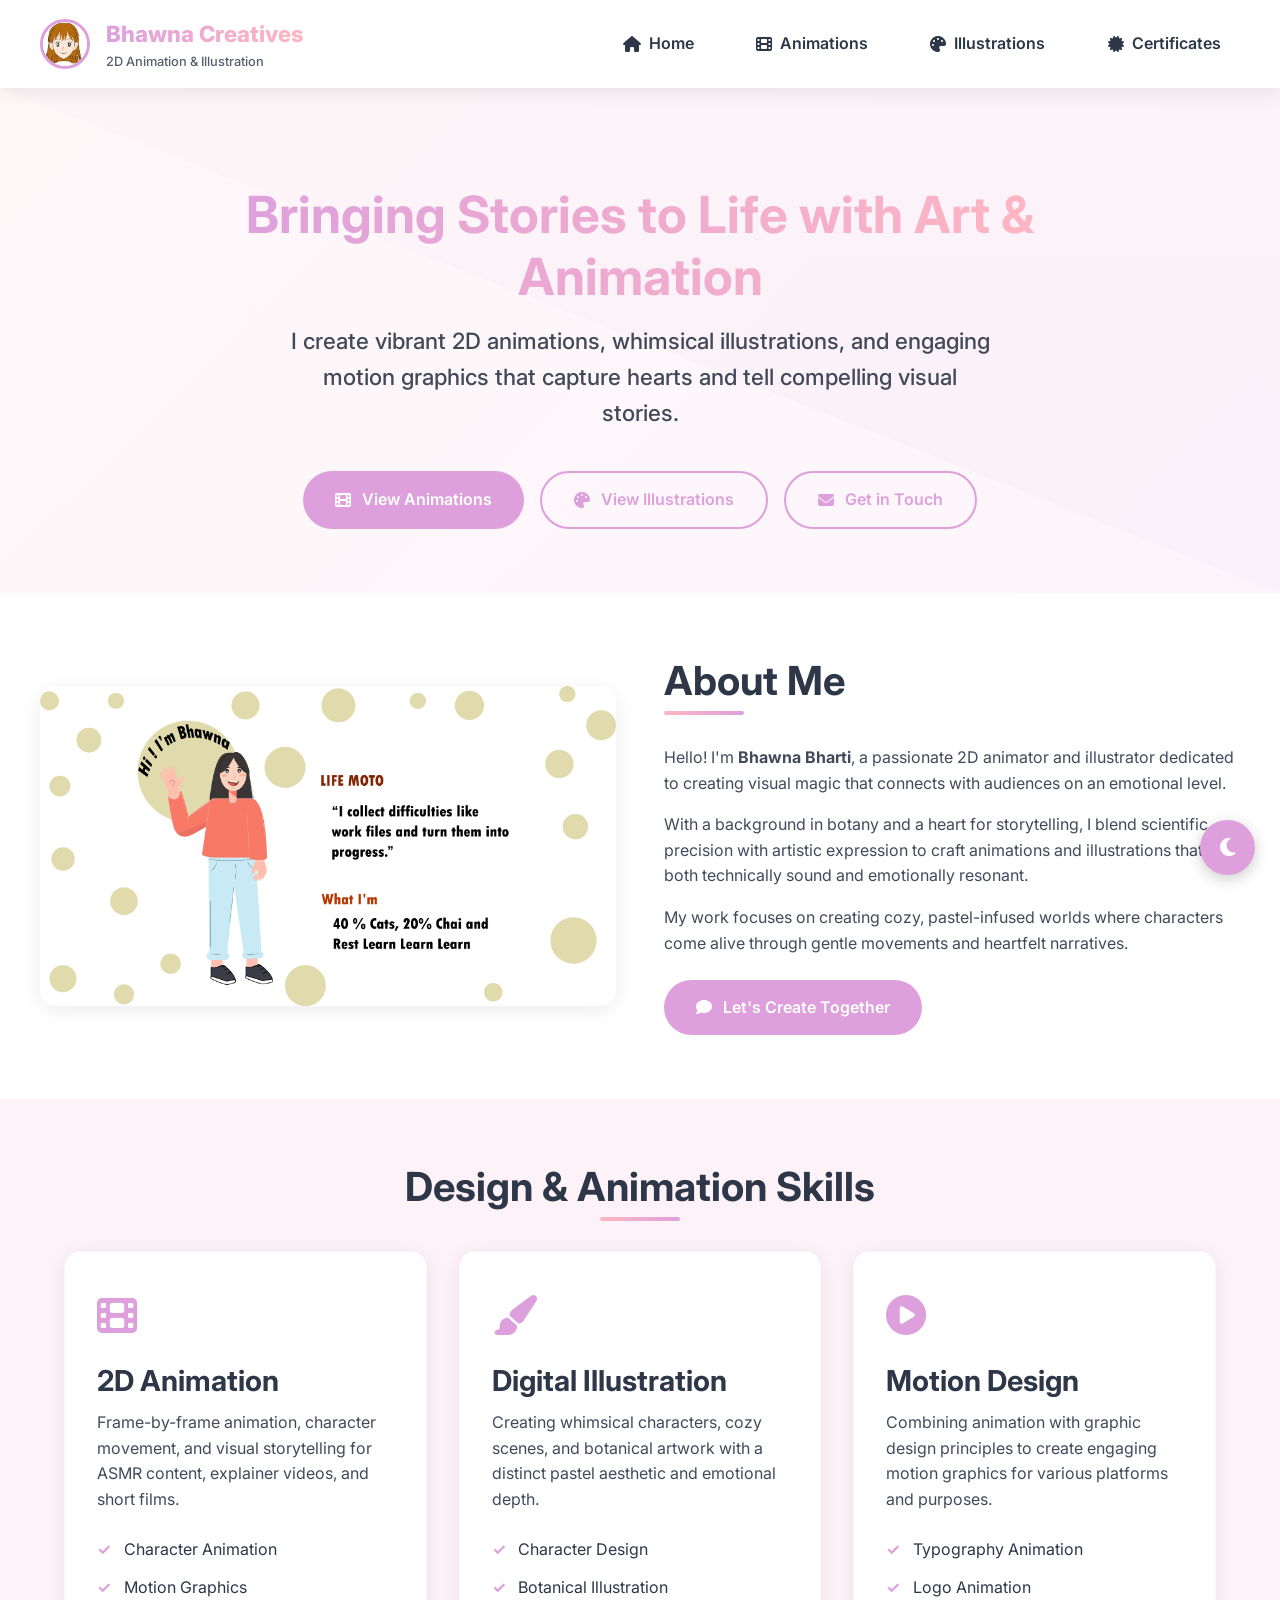
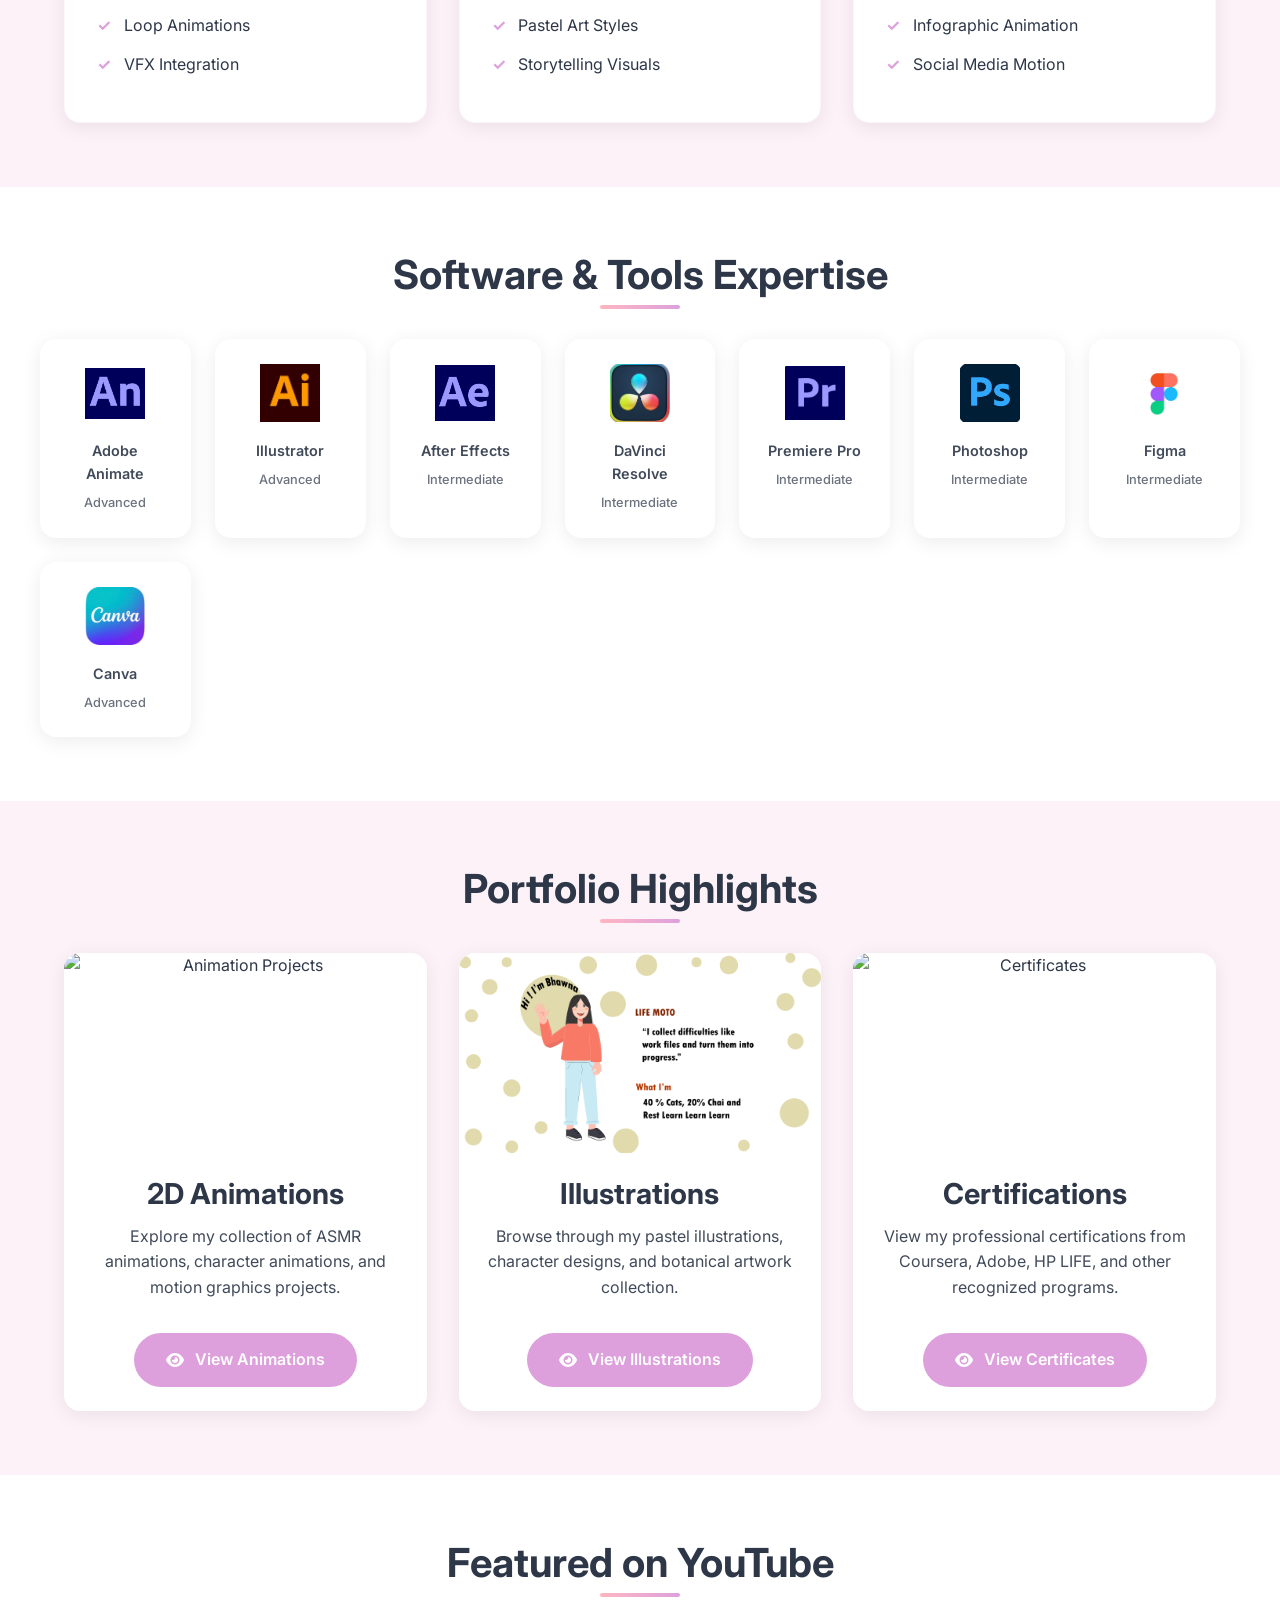
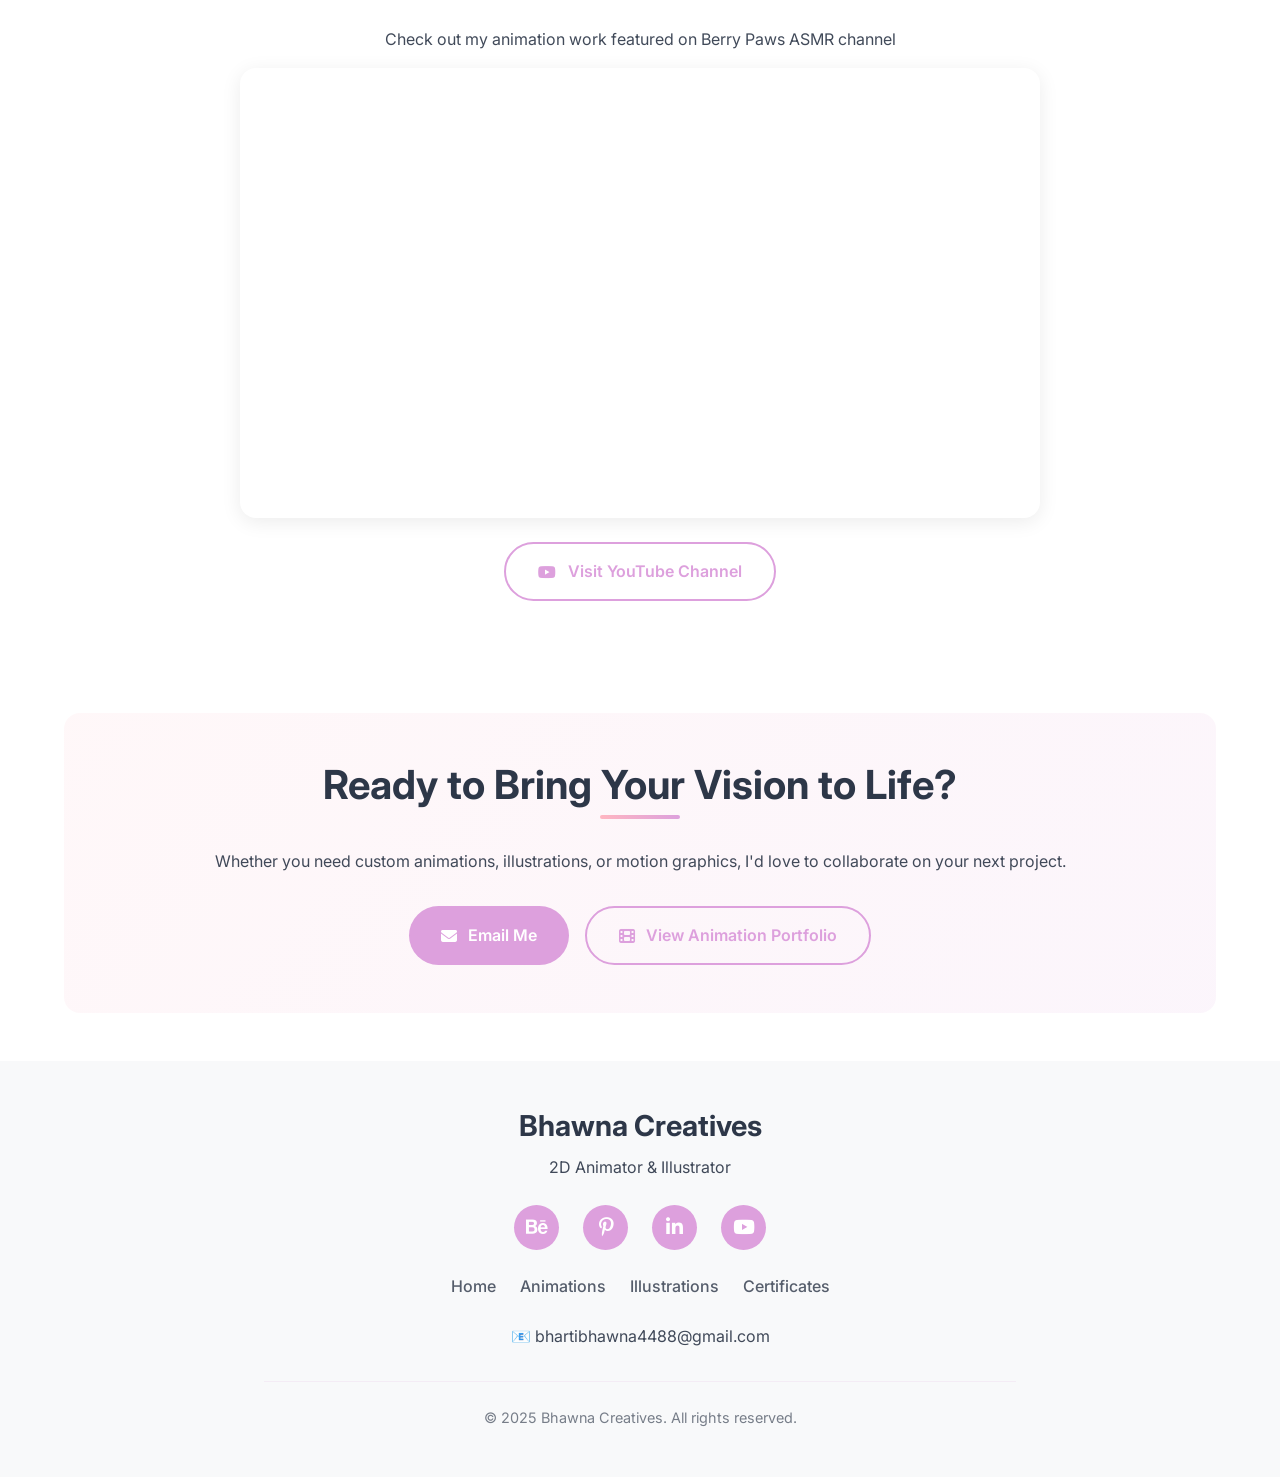
==== index.html @ d21d6e7e "Update index.html" ====
<!DOCTYPE html>
<html lang="en">
<head>
  <meta charset="UTF-8" />
  <meta name="viewport" content="width=device-width, initial-scale=1.0"/>
  <meta name="description" content="Bhawna Creatives - Professional 2D Animation, Illustration & Motion Design Portfolio">
  <title>Bhawna Creatives | 2D Animation & Illustration Portfolio</title>
  <link href="https://fonts.googleapis.com/css2?family=Inter:wght@300;400;500;600;700;800&display=swap" rel="stylesheet">
  <link rel="stylesheet" href="https://cdnjs.cloudflare.com/ajax/libs/font-awesome/6.4.0/css/all.min.css">
  <style>
    /* ===== CSS VARIABLES ===== */
    :root {
      --primary: #dda0dd;
      --primary-dark: #c97bc9;
      --secondary: #ffb6c1;
      --accent: #a0d2ff;
      --text-dark: #2d3748;
      --text-light: #f8f9fa;
      --bg-light: #ffffff;
      --bg-card: #ffffff;
      --bg-section: #fdf2f8;
      --bg-footer: #f8f9fa;
      --shadow: 0 4px 20px rgba(0, 0, 0, 0.08);
      --shadow-hover: 0 8px 30px rgba(0, 0, 0, 0.12);
      --transition: all 0.3s cubic-bezier(0.4, 0, 0.2, 1);
      --border-radius: 16px;
      --container-max: 1200px;
    }

    .dark-theme {
      --primary: #c97bc9;
      --primary-dark: #b366b3;
      --secondary: #e8a0a8;
      --accent: #6fb5ff;
      --text-dark: #f0f0f0;
      --text-light: #f0f0f0;
      --bg-light: #121212;
      --bg-card: #1e1e1e;
      --bg-section: #1a1a1a;
      --bg-footer: #1a1a1a;
      --shadow: 0 4px 20px rgba(0, 0, 0, 0.3);
      --shadow-hover: 0 8px 30px rgba(0, 0, 0, 0.4);
    }

    /* ===== RESET & BASE STYLES ===== */
    * {
      margin: 0;
      padding: 0;
      box-sizing: border-box;
    }

    html {
      scroll-behavior: smooth;
    }

    body {
      font-family: 'Inter', sans-serif;
      background-color: var(--bg-light);
      color: var(--text-dark);
      line-height: 1.6;
      transition: var(--transition);
      overflow-x: hidden;
    }

    img {
      max-width: 100%;
      height: auto;
      display: block;
    }

    h1, h2, h3, h4 {
      line-height: 1.2;
      margin-bottom: 1rem;
      font-weight: 700;
    }

    h1 {
      font-size: clamp(2.2rem, 5vw, 3.2rem);
    }

    h2 {
      font-size: clamp(1.8rem, 4vw, 2.5rem);
      text-align: center;
      margin-bottom: 2.5rem;
      position: relative;
    }

    h2:after {
      content: '';
      position: absolute;
      bottom: -10px;
      left: 50%;
      transform: translateX(-50%);
      width: 80px;
      height: 4px;
      background: linear-gradient(to right, var(--secondary), var(--primary));
      border-radius: 2px;
    }

    h3 {
      font-size: clamp(1.3rem, 3vw, 1.8rem);
      margin-bottom: 0.75rem;
    }

    p {
      margin-bottom: 1rem;
      color: var(--text-dark);
      opacity: 0.9;
    }

    a {
      text-decoration: none;
      color: inherit;
      transition: var(--transition);
    }

    .container {
      width: 100%;
      max-width: var(--container-max);
      margin: 0 auto;
      padding: 0 1.5rem;
    }

    .section {
      padding: 4rem 0;
    }

    .section-alt {
      background-color: var(--bg-section);
      padding: 4rem 0;
      border-radius: 0;
    }

    /* ===== HEADER & NAVIGATION ===== */
    .header {
      position: sticky;
      top: 0;
      z-index: 100;
      background-color: var(--bg-card);
      box-shadow: 0 4px 20px rgba(0, 0, 0, 0.08);
      transition: var(--transition);
    }

    .header-inner {
      display: flex;
      align-items: center;
      justify-content: space-between;
      padding: 1rem 0;
    }

    .logo-container {
      display: flex;
      align-items: center;
      gap: 1rem;
    }

    .logo-img {
      width: 50px;
      height: 50px;
      border-radius: 50%;
      object-fit: cover;
      border: 3px solid var(--primary);
    }

    .brand-text {
      display: flex;
      flex-direction: column;
    }

    .brand-name {
      font-weight: 800;
      font-size: 1.4rem;
      background: linear-gradient(to right, var(--primary), var(--secondary));
      -webkit-background-clip: text;
      -webkit-text-fill-color: transparent;
    }

    .brand-tagline {
      font-size: 0.8rem;
      opacity: 0.8;
      font-weight: 500;
    }

    /* Navigation */
    .nav-menu {
      display: flex;
      gap: 1.5rem;
      align-items: center;
    }

    .nav-link {
      padding: 0.6rem 1.2rem;
      border-radius: 50px;
      font-weight: 600;
      display: flex;
      align-items: center;
      gap: 0.5rem;
      transition: var(--transition);
      position: relative;
    }

    .nav-link:hover {
      background-color: var(--primary);
      color: white;
      transform: translateY(-2px);
    }

    .nav-link.active {
      background-color: var(--primary);
      color: white;
    }

    /* ===== HERO SECTION ===== */
    .hero {
      padding: 6rem 0 4rem;
      text-align: center;
      background: linear-gradient(135deg, rgba(255, 182, 193, 0.1) 0%, rgba(221, 160, 221, 0.1) 100%);
      position: relative;
      overflow: hidden;
    }

    .hero:before {
      content: '';
      position: absolute;
      top: 0;
      left: 0;
      width: 100%;
      height: 100%;
      background: url('data:image/svg+xml,<svg xmlns="http://www.w3.org/2000/svg" viewBox="0 0 100 100" preserveAspectRatio="none" opacity="0.03"><path d="M0,0 L100,0 L100,100 Z" fill="%23dda0dd"/></svg>');
      background-size: cover;
    }

    .hero-content {
      position: relative;
      z-index: 1;
      max-width: 900px;
      margin: 0 auto;
    }

    .hero h1 {
      margin-bottom: 1rem;
      background: linear-gradient(to right, var(--primary), var(--secondary));
      -webkit-background-clip: text;
      -webkit-text-fill-color: transparent;
    }

    .hero-subtitle {
      font-size: clamp(1.1rem, 3vw, 1.4rem);
      font-weight: 500;
      margin-bottom: 2rem;
      opacity: 0.9;
      max-width: 700px;
      margin-left: auto;
      margin-right: auto;
    }

    .hero-cta {
      display: flex;
      justify-content: center;
      flex-wrap: wrap;
      gap: 1rem;
      margin-top: 2.5rem;
    }

    /* ===== ABOUT SECTION ===== */
    .about-grid {
      display: grid;
      grid-template-columns: 1fr 1fr;
      gap: 3rem;
      align-items: center;
    }

    .about-image {
      border-radius: var(--border-radius);
      overflow: hidden;
      box-shadow: var(--shadow);
    }

    .about-image img {
      width: 100%;
      height: auto;
      transition: transform 0.5s ease;
    }

    .about-image:hover img {
      transform: scale(1.05);
    }

    .about-text h2 {
      text-align: left;
    }

    .about-text h2:after {
      left: 0;
      transform: none;
    }

    /* ===== SKILLS SECTION ===== */
    .skills-grid {
      display: grid;
      grid-template-columns: repeat(auto-fill, minmax(350px, 1fr));
      gap: 2rem;
      margin-top: 2rem;
    }

    .skill-card {
      background-color: var(--bg-card);
      border-radius: var(--border-radius);
      padding: 2rem;
      box-shadow: var(--shadow);
      transition: var(--transition);
      border: 1px solid rgba(221, 160, 221, 0.1);
    }

    .skill-card:hover {
      transform: translateY(-8px);
      box-shadow: var(--shadow-hover);
      border-color: var(--primary);
    }

    .skill-icon {
      font-size: 2.5rem;
      margin-bottom: 1rem;
      color: var(--primary);
    }

    .skill-list {
      list-style: none;
      margin-top: 1.5rem;
    }

    .skill-list li {
      margin-bottom: 0.8rem;
      display: flex;
      align-items: center;
      gap: 0.8rem;
    }

    .skill-list li:before {
      content: '✓';
      color: var(--primary);
      font-weight: bold;
    }

    /* ===== SOFTWARE TOOLS SECTION ===== */
    .software-grid {
      display: grid;
      grid-template-columns: repeat(auto-fill, minmax(150px, 1fr));
      gap: 1.5rem;
      margin-top: 2rem;
    }

    .software-card {
      background-color: var(--bg-card);
      border-radius: var(--border-radius);
      padding: 1.5rem;
      display: flex;
      flex-direction: column;
      align-items: center;
      text-align: center;
      box-shadow: var(--shadow);
      transition: var(--transition);
    }

    .software-card:hover {
      transform: translateY(-5px);
      box-shadow: var(--shadow-hover);
    }

    .software-card img {
      width: 60px;
      height: 60px;
      object-fit: contain;
      margin-bottom: 1rem;
    }

    .software-card p {
      font-weight: 600;
      font-size: 0.9rem;
      margin-bottom: 0.5rem;
    }

    .skill-level {
      font-size: 0.8rem;
      opacity: 0.7;
      font-weight: 500;
    }

    /* ===== PORTFOLIO PREVIEW ===== */
    .portfolio-preview {
      display: grid;
      grid-template-columns: repeat(auto-fill, minmax(300px, 1fr));
      gap: 2rem;
      margin-top: 2rem;
    }

    .portfolio-card {
      background-color: var(--bg-card);
      border-radius: var(--border-radius);
      overflow: hidden;
      box-shadow: var(--shadow);
      transition: var(--transition);
      text-align: center;
    }

    .portfolio-card:hover {
      transform: translateY(-8px);
      box-shadow: var(--shadow-hover);
    }

    .portfolio-image {
      height: 200px;
      overflow: hidden;
    }

    .portfolio-image img {
      width: 100%;
      height: 100%;
      object-fit: cover;
      transition: transform 0.5s ease;
    }

    .portfolio-card:hover .portfolio-image img {
      transform: scale(1.05);
    }

    .portfolio-content {
      padding: 1.5rem;
    }

    /* ===== YOUTUBE SECTION ===== */
    .youtube-container {
      max-width: 800px;
      margin: 0 auto;
      text-align: center;
    }

    .youtube-embed {
      position: relative;
      width: 100%;
      padding-bottom: 56.25%; /* 16:9 Aspect Ratio */
      height: 0;
      overflow: hidden;
      border-radius: var(--border-radius);
      box-shadow: var(--shadow);
      margin-bottom: 1.5rem;
    }

    .youtube-embed iframe {
      position: absolute;
      top: 0;
      left: 0;
      width: 100%;
      height: 100%;
      border: none;
    }

    /* ===== CONTACT SECTION ===== */
    .contact-section {
      text-align: center;
      background: linear-gradient(135deg, rgba(255, 182, 193, 0.1) 0%, rgba(221, 160, 221, 0.1) 100%);
      border-radius: var(--border-radius);
      padding: 3rem;
      margin: 3rem 0;
    }

    .contact-buttons {
      display: flex;
      justify-content: center;
      flex-wrap: wrap;
      gap: 1rem;
      margin-top: 2rem;
    }

    /* ===== BUTTONS ===== */
    .btn {
      padding: 0.9rem 2rem;
      border-radius: 50px;
      font-weight: 600;
      display: inline-flex;
      align-items: center;
      gap: 0.7rem;
      transition: var(--transition);
      border: none;
      cursor: pointer;
      font-size: 1rem;
    }

    .btn-primary {
      background-color: var(--primary);
      color: white;
    }

    .btn-primary:hover {
      background-color: var(--primary-dark);
      transform: translateY(-3px);
      box-shadow: 0 8px 20px rgba(221, 160, 221, 0.3);
    }

    .btn-secondary {
      background-color: transparent;
      border: 2px solid var(--primary);
      color: var(--primary);
    }

    .btn-secondary:hover {
      background-color: var(--primary);
      color: white;
      transform: translateY(-3px);
    }

    /* ===== FOOTER ===== */
    .footer {
      background-color: var(--bg-footer);
      padding: 3rem 0 2rem;
      text-align: center;
    }

    .footer-content {
      max-width: 800px;
      margin: 0 auto;
    }

    .social-links {
      display: flex;
      justify-content: center;
      gap: 1.5rem;
      margin: 1.5rem 0;
    }

    .social-link {
      width: 45px;
      height: 45px;
      background-color: var(--primary);
      color: white;
      border-radius: 50%;
      display: flex;
      align-items: center;
      justify-content: center;
      font-size: 1.2rem;
      transition: var(--transition);
    }

    .social-link:hover {
      background-color: var(--primary-dark);
      transform: translateY(-3px);
    }

    .footer-links {
      display: flex;
      justify-content: center;
      flex-wrap: wrap;
      gap: 1.5rem;
      margin: 1.5rem 0;
    }

    .footer-link {
      color: var(--text-dark);
      font-weight: 500;
      opacity: 0.8;
    }

    .footer-link:hover {
      color: var(--primary);
      opacity: 1;
    }

    .copyright {
      margin-top: 2rem;
      padding-top: 1.5rem;
      border-top: 1px solid rgba(221, 160, 221, 0.2);
      font-size: 0.9rem;
      opacity: 0.7;
    }

    /* ===== DARK MODE TOGGLE ===== */
    .theme-toggle {
      position: fixed;
      bottom: 25px;
      right: 25px;
      width: 55px;
      height: 55px;
      border-radius: 50%;
      background-color: var(--primary);
      color: white;
      border: none;
      cursor: pointer;
      display: flex;
      align-items: center;
      justify-content: center;
      font-size: 1.3rem;
      box-shadow: 0 4px 15px rgba(0, 0, 0, 0.2);
      z-index: 99;
      transition: var(--transition);
    }

    .theme-toggle:hover {
      transform: scale(1.1);
    }

    /* ===== RESPONSIVE DESIGN ===== */
    @media (max-width: 992px) {
      .nav-menu {
        gap: 1rem;
      }
      
      .about-grid {
        grid-template-columns: 1fr;
        gap: 2rem;
      }
      
      .about-text h2 {
        text-align: center;
      }
      
      .about-text h2:after {
        left: 50%;
        transform: translateX(-50%);
      }
      
      .skills-grid, .portfolio-preview {
        grid-template-columns: repeat(auto-fill, minmax(300px, 1fr));
      }
    }

    @media (max-width: 768px) {
      .header-inner {
        flex-direction: column;
        gap: 1rem;
      }
      
      .nav-menu {
        width: 100%;
        justify-content: center;
        flex-wrap: wrap;
      }
      
      .section {
        padding: 3rem 0;
      }
      
      .section-alt {
        padding: 3rem 0;
      }
      
      .contact-section {
        padding: 2rem;
      }
      
      .software-grid {
        grid-template-columns: repeat(auto-fill, minmax(120px, 1fr));
      }
      
      .theme-toggle {
        bottom: 20px;
        right: 20px;
        width: 50px;
        height: 50px;
      }
    }

    @media (max-width: 576px) {
      .skills-grid, .portfolio-preview {
        grid-template-columns: 1fr;
      }
      
      .nav-menu {
        flex-direction: column;
        align-items: center;
      }
      
      .nav-link {
        width: 100%;
        justify-content: center;
      }
      
      .hero-cta, .contact-buttons {
        flex-direction: column;
        align-items: center;
      }
      
      .btn {
        width: 100%;
        justify-content: center;
      }
      
      .software-grid {
        grid-template-columns: repeat(2, 1fr);
      }
    }
  </style>
</head>
<body>
  <!-- HEADER & NAVIGATION -->
  <header class="header">
    <div class="container header-inner">
      <div class="logo-container">
        <img src="b6.png" alt="Bhawna Creatives Logo" class="logo-img" />
        <div class="brand-text">
          <div class="brand-name">Bhawna Creatives</div>
          <div class="brand-tagline">2D Animation & Illustration</div>
        </div>
      </div>
      
      <nav class="nav-menu">
        <a href="#" class="nav-link active">
          <i class="fas fa-home"></i> Home
        </a>
        <a href="animations.html" class="nav-link">
          <i class="fas fa-film"></i> Animations
        </a>
        <a href="illustrations.html" class="nav-link">
          <i class="fas fa-palette"></i> Illustrations
        </a>
        <a href="certificates.html" class="nav-link">
          <i class="fas fa-certificate"></i> Certificates
        </a>
      </nav>
    </div>
  </header>

  <!-- HERO SECTION -->
  <section class="hero">
    <div class="container hero-content">
      <h1>Bringing Stories to Life with Art & Animation</h1>
      <p class="hero-subtitle">I create vibrant 2D animations, whimsical illustrations, and engaging motion graphics that capture hearts and tell compelling visual stories.</p>
      <div class="hero-cta">
        <a href="animations.html" class="btn btn-primary">
          <i class="fas fa-film"></i> View Animations
        </a>
        <a href="illustrations.html" class="btn btn-secondary">
          <i class="fas fa-palette"></i> View Illustrations
        </a>
        <a href="mailto:bhartibhawna4488@gmail.com" class="btn btn-secondary">
          <i class="fas fa-envelope"></i> Get in Touch
        </a>
      </div>
    </div>
  </section>

  <!-- ABOUT SECTION -->
  <section class="section container">
    <div class="about-grid">
      <div class="about-image">
        <img src="BP1.png" alt="Bhawna Bharti - Illustrator & Animator">
      </div>
      <div class="about-text">
        <h2>About Me</h2>
        <p>Hello! I'm <strong>Bhawna Bharti</strong>, a passionate 2D animator and illustrator dedicated to creating visual magic that connects with audiences on an emotional level.</p>
        <p>With a background in botany and a heart for storytelling, I blend scientific precision with artistic expression to craft animations and illustrations that are both technically sound and emotionally resonant.</p>
        <p>My work focuses on creating cozy, pastel-infused worlds where characters come alive through gentle movements and heartfelt narratives.</p>
        <div style="margin-top: 1.5rem;">
          <a href="mailto:bhartibhawna4488@gmail.com" class="btn btn-primary">
            <i class="fas fa-comment"></i> Let's Create Together
          </a>
        </div>
      </div>
    </div>
  </section>

  <!-- SKILLS SECTION -->
  <section class="section-alt">
    <div class="container">
      <h2>Design & Animation Skills</h2>
      <div class="skills-grid">
        <!-- Skill 1: 2D Animation -->
        <div class="skill-card">
          <div class="skill-icon">
            <i class="fas fa-film"></i>
          </div>
          <h3>2D Animation</h3>
          <p>Frame-by-frame animation, character movement, and visual storytelling for ASMR content, explainer videos, and short films.</p>
          <ul class="skill-list">
            <li>Character Animation</li>
            <li>Motion Graphics</li>
            <li>Loop Animations</li>
            <li>VFX Integration</li>
          </ul>
        </div>

        <!-- Skill 2: Illustration -->
        <div class="skill-card">
          <div class="skill-icon">
            <i class="fas fa-paint-brush"></i>
          </div>
          <h3>Digital Illustration</h3>
          <p>Creating whimsical characters, cozy scenes, and botanical artwork with a distinct pastel aesthetic and emotional depth.</p>
          <ul class="skill-list">
            <li>Character Design</li>
            <li>Botanical Illustration</li>
            <li>Pastel Art Styles</li>
            <li>Storytelling Visuals</li>
          </ul>
        </div>

        <!-- Skill 3: Motion Design -->
        <div class="skill-card">
          <div class="skill-icon">
            <i class="fas fa-play-circle"></i>
          </div>
          <h3>Motion Design</h3>
          <p>Combining animation with graphic design principles to create engaging motion graphics for various platforms and purposes.</p>
          <ul class="skill-list">
            <li>Typography Animation</li>
            <li>Logo Animation</li>
            <li>Infographic Animation</li>
            <li>Social Media Motion</li>
          </ul>
        </div>
      </div>
    </div>
  </section>











          <!-- SOFTWARE TOOLS SECTION -->
  <section class="section container">
    <h2>Software & Tools Expertise</h2>
    <div class="software-grid">
      <div class="software-card">
        <img src="s1.png" alt="Adobe Animate">
        <p>Adobe Animate</p>
        <span class="skill-level">Advanced</span>
      </div>
      <div class="software-card">
        <img src="s2.png" alt="Illustrator">
        <p>Illustrator</p>
        <span class="skill-level">Advanced</span>
      </div>
      <div class="software-card">
        <img src="s3.png" alt="After Effects">
        <p>After Effects</p>
        <span class="skill-level">Intermediate</span>
      </div>
      <div class="software-card">
        <img src="s4.png" alt="DaVinci Resolve">
        <p>DaVinci Resolve</p>
        <span class="skill-level">Intermediate</span>
      </div>
      <div class="software-card">
        <img src="s5.png" alt="Premiere Pro">
        <p>Premiere Pro</p>
        <span class="skill-level">Intermediate</span>
      </div>
      <div class="software-card">
        <img src="s6.png" alt="Photoshop">
        <p>Photoshop</p>
        <span class="skill-level">Intermediate</span>
      </div>
      <div class="software-card">
        <img src="s7.png" alt="Figma">
        <p>Figma</p>
        <span class="skill-level">Intermediate</span>
      </div>
      <div class="software-card">
        <img src="s8.png" alt="Canva">
        <p>Canva</p>
        <span class="skill-level">Advanced</span>
      </div>
    </div>
  </section>

  <!-- PORTFOLIO PREVIEW -->
  <section class="section-alt">
    <div class="container">
      <h2>Portfolio Highlights</h2>
      <div class="portfolio-preview">
        <!-- Animation Preview -->
        <div class="portfolio-card">
          <div class="portfolio-image">
            <img src="https://images.unsplash.com/photo-1578662996442-48f60103fc96?ixlib=rb-4.0.3&auto=format&fit=crop&w=500&q=80" alt="Animation Projects">
          </div>
          <div class="portfolio-content">
            <h3>2D Animations</h3>
            <p>Explore my collection of ASMR animations, character animations, and motion graphics projects.</p>
            <a href="animations.html" class="btn btn-primary" style="margin-top: 1rem;">
              <i class="fas fa-eye"></i> View Animations
            </a>
          </div>
        </div>

        <!-- Illustration Preview -->
        <div class="portfolio-card">
          <div class="portfolio-image">
            <img src="BP1.png" alt="Illustration Projects">
          </div>
          <div class="portfolio-content">
            <h3>Illustrations</h3>
            <p>Browse through my pastel illustrations, character designs, and botanical artwork collection.</p>
            <a href="illustrations.html" class="btn btn-primary" style="margin-top: 1rem;">
              <i class="fas fa-eye"></i> View Illustrations
            </a>
          </div>
        </div>

        <!-- Certificates Preview -->
        <div class="portfolio-card">
          <div class="portfolio-image">
            <img src="https://images.unsplash.com/photo-1553877522-43269d4ea984?ixlib=rb-4.0.3&auto=format&fit=crop&w=500&q=80" alt="Certificates">
          </div>
          <div class="portfolio-content">
            <h3>Certifications</h3>
            <p>View my professional certifications from Coursera, Adobe, HP LIFE, and other recognized programs.</p>
            <a href="certificates.html" class="btn btn-primary" style="margin-top: 1rem;">
              <i class="fas fa-eye"></i> View Certificates
            </a>
          </div>
        </div>
      </div>
    </div>
  </section>

  <!-- YOUTUBE SECTION -->
  <section class="section container">
    <div class="youtube-container">
      <h2>Featured on YouTube</h2>
      <p>Check out my animation work featured on Berry Paws ASMR channel</p>
      <div class="youtube-embed">
        <iframe src="https://www.youtube.com/embed/piMhxxVwJ50" allow="accelerometer; autoplay; clipboard-write; encrypted-media; gyroscope; picture-in-picture" allowfullscreen></iframe>
      </div>
      <a href="https://youtube.com/@berrypawsasmr" target="_blank" class="btn btn-secondary">
        <i class="fab fa-youtube"></i> Visit YouTube Channel
      </a>
    </div>
  </section>

  <!-- CONTACT SECTION -->
  <section class="container">
    <div class="contact-section">
      <h2>Ready to Bring Your Vision to Life?</h2>
      <p>Whether you need custom animations, illustrations, or motion graphics, I'd love to collaborate on your next project.</p>
      <div class="contact-buttons">
        <a href="mailto:bhartibhawna4488@gmail.com" class="btn btn-primary">
          <i class="fas fa-envelope"></i> Email Me
        </a>
        <a href="animations.html" class="btn btn-secondary">
          <i class="fas fa-film"></i> View Animation Portfolio
        </a>
      </div>
    </div>
  </section>

  <!-- FOOTER -->
  <footer class="footer">
    <div class="container footer-content">
      <h3>Bhawna Creatives</h3>
      <p>2D Animator & Illustrator</p>
      
      <div class="social-links">
        <a href="https://www.behance.net/bhawnabharti48" target="_blank" class="social-link" aria-label="Behance">
          <i class="fab fa-behance"></i>
        </a>
        <a href="https://pin.it/7BvtTQsCY" target="_blank" class="social-link" aria-label="Pinterest">
          <i class="fab fa-pinterest-p"></i>
        </a>
        <a href="https://www.linkedin.com/in/bhawna-bharti-25ba2a316" target="_blank" class="social-link" aria-label="LinkedIn">
          <i class="fab fa-linkedin-in"></i>
        </a>
        <a href="https://youtube.com/@berrypawsasmr" target="_blank" class="social-link" aria-label="YouTube">
          <i class="fab fa-youtube"></i>
        </a>
      </div>
      
      <div class="footer-links">
        <a href="#" class="footer-link">Home</a>
        <a href="animations.html" class="footer-link">Animations</a>
        <a href="illustrations.html" class="footer-link">Illustrations</a>
        <a href="certificates.html" class="footer-link">Certificates</a>
      </div>
      
      <p>📧 bhartibhawna4488@gmail.com</p>
      <div class="copyright">
        <p>© 2025 Bhawna Creatives. All rights reserved.</p>
      </div>
    </div>
  </footer>

  <!-- DARK MODE TOGGLE -->
  <button class="theme-toggle" aria-label="Toggle dark mode">
    <i class="fas fa-moon"></i>
  </button>

  <!-- JAVASCRIPT -->
  <script>
    // Theme Toggle Functionality
    const themeToggle = document.querySelector('.theme-toggle');
    const themeIcon = themeToggle.querySelector('i');
    
    // Check for saved theme preference or default to light
    if (localStorage.getItem('theme') === 'dark') {
      document.body.classList.add('dark-theme');
      themeIcon.classList.remove('fa-moon');
      themeIcon.classList.add('fa-sun');
    }
    
    // Toggle theme function
    function toggleTheme() {
      document.body.classList.toggle('dark-theme');
      
      if (document.body.classList.contains('dark-theme')) {
        localStorage.setItem('theme', 'dark');
        themeIcon.classList.remove('fa-moon');
        themeIcon.classList.add('fa-sun');
      } else {
        localStorage.setItem('theme', 'light');
        themeIcon.classList.remove('fa-sun');
        themeIcon.classList.add('fa-moon');
      }
    }
    
    themeToggle.addEventListener('click', toggleTheme);
    
    // Smooth scrolling for anchor links
    document.querySelectorAll('a[href^="#"]').forEach(anchor => {
      anchor.addEventListener('click', function(e) {
        e.preventDefault();
        
        const targetId = this.getAttribute('href');
        if (targetId === '#') return;
        
        const targetElement = document.querySelector(targetId);
        if (targetElement) {
          window.scrollTo({
            top: targetElement.offsetTop - 80,
            behavior: 'smooth'
          });
        }
      });
    });
    
    // Active navigation link highlighting
    const navLinks = document.querySelectorAll('.nav-link');
    
    navLinks.forEach(link => {
      if (link.href === window.location.href) {
        link.classList.add('active');
      } else {
        link.classList.remove('active');
      }
    });
  </script>
</body>
</html>
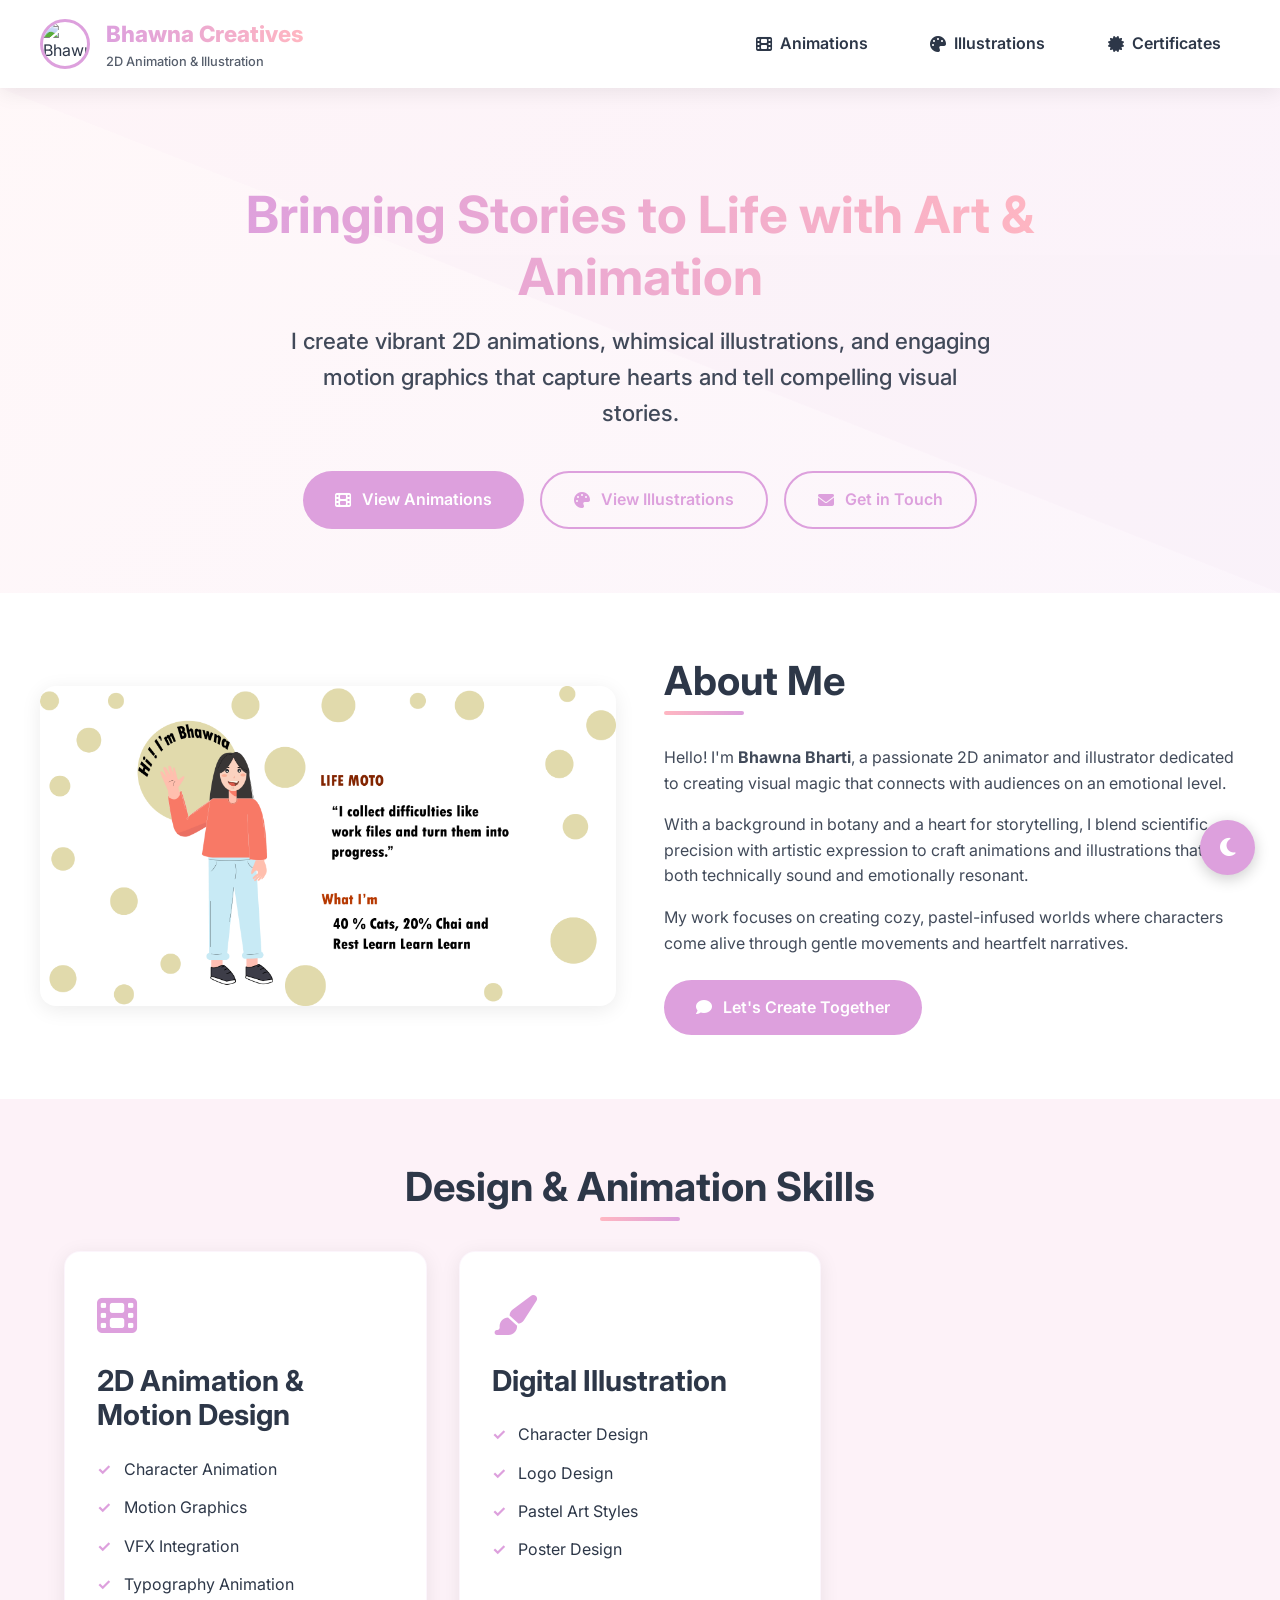
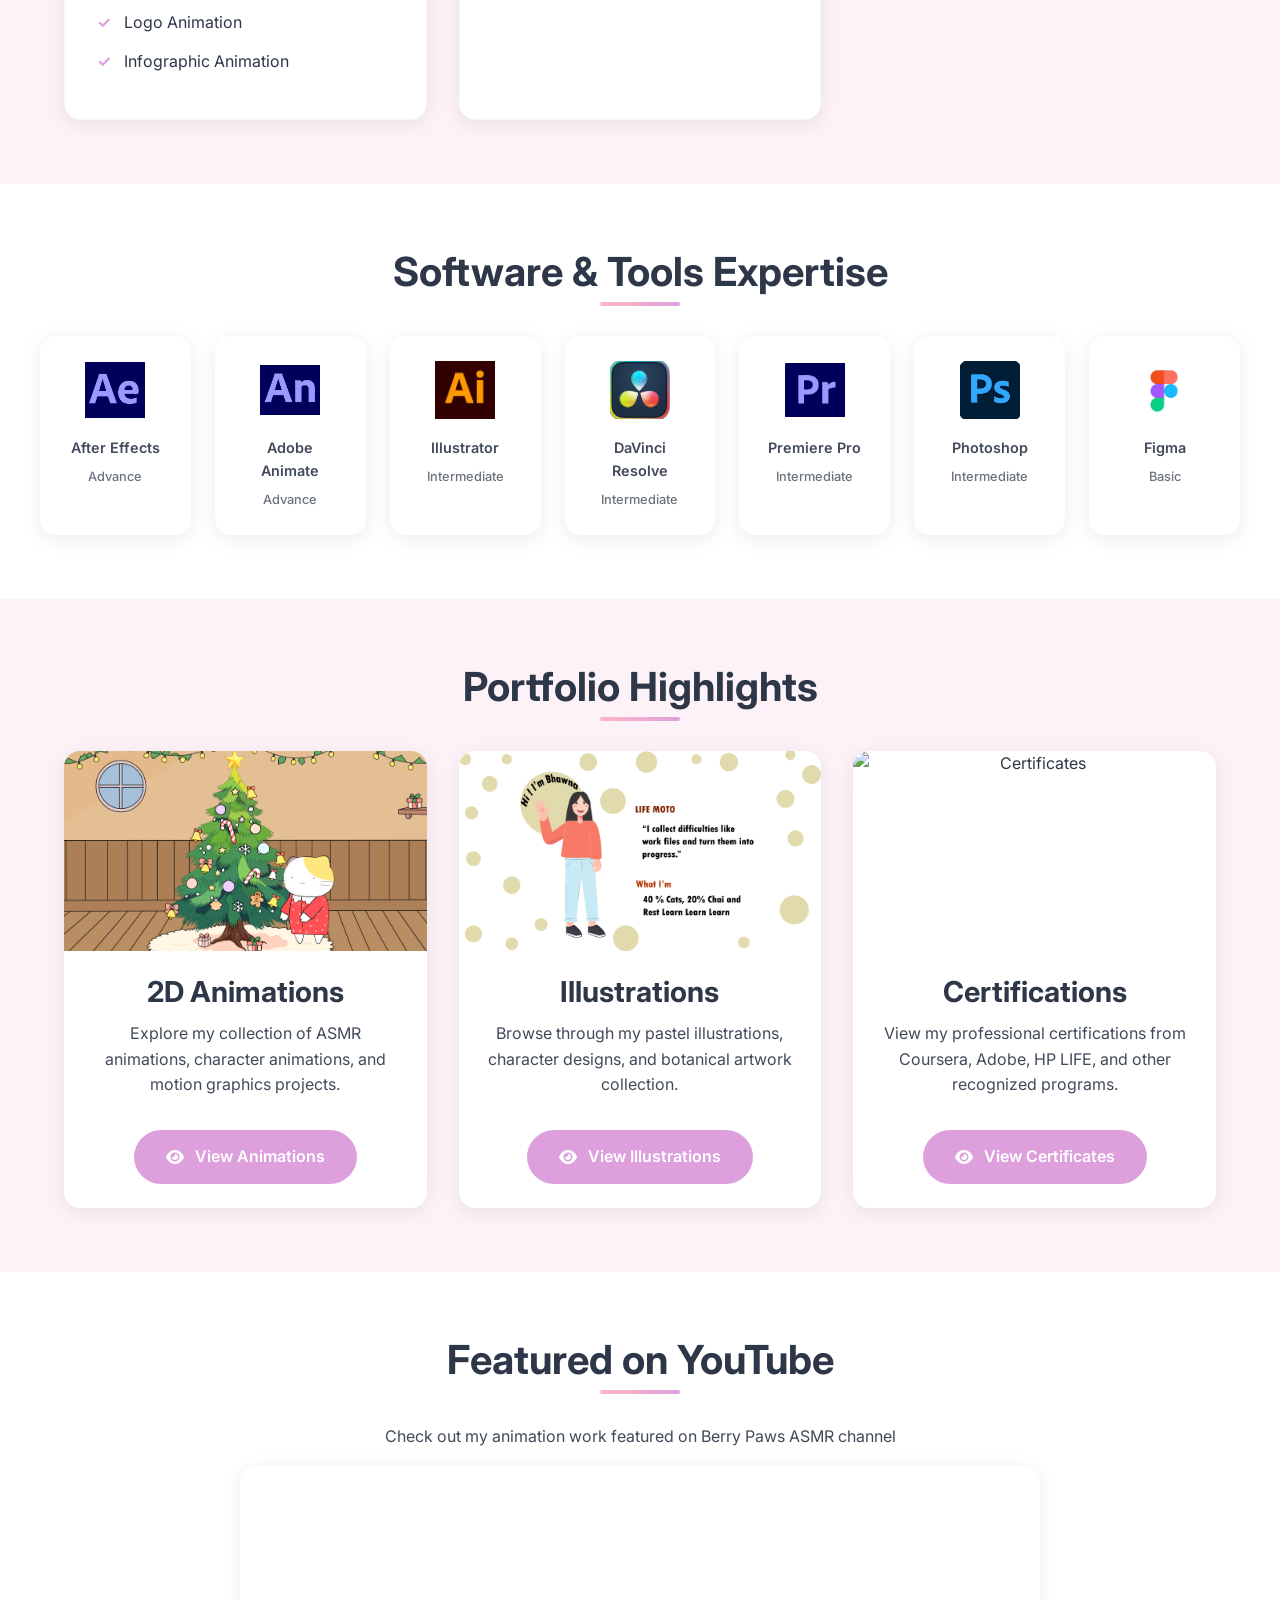
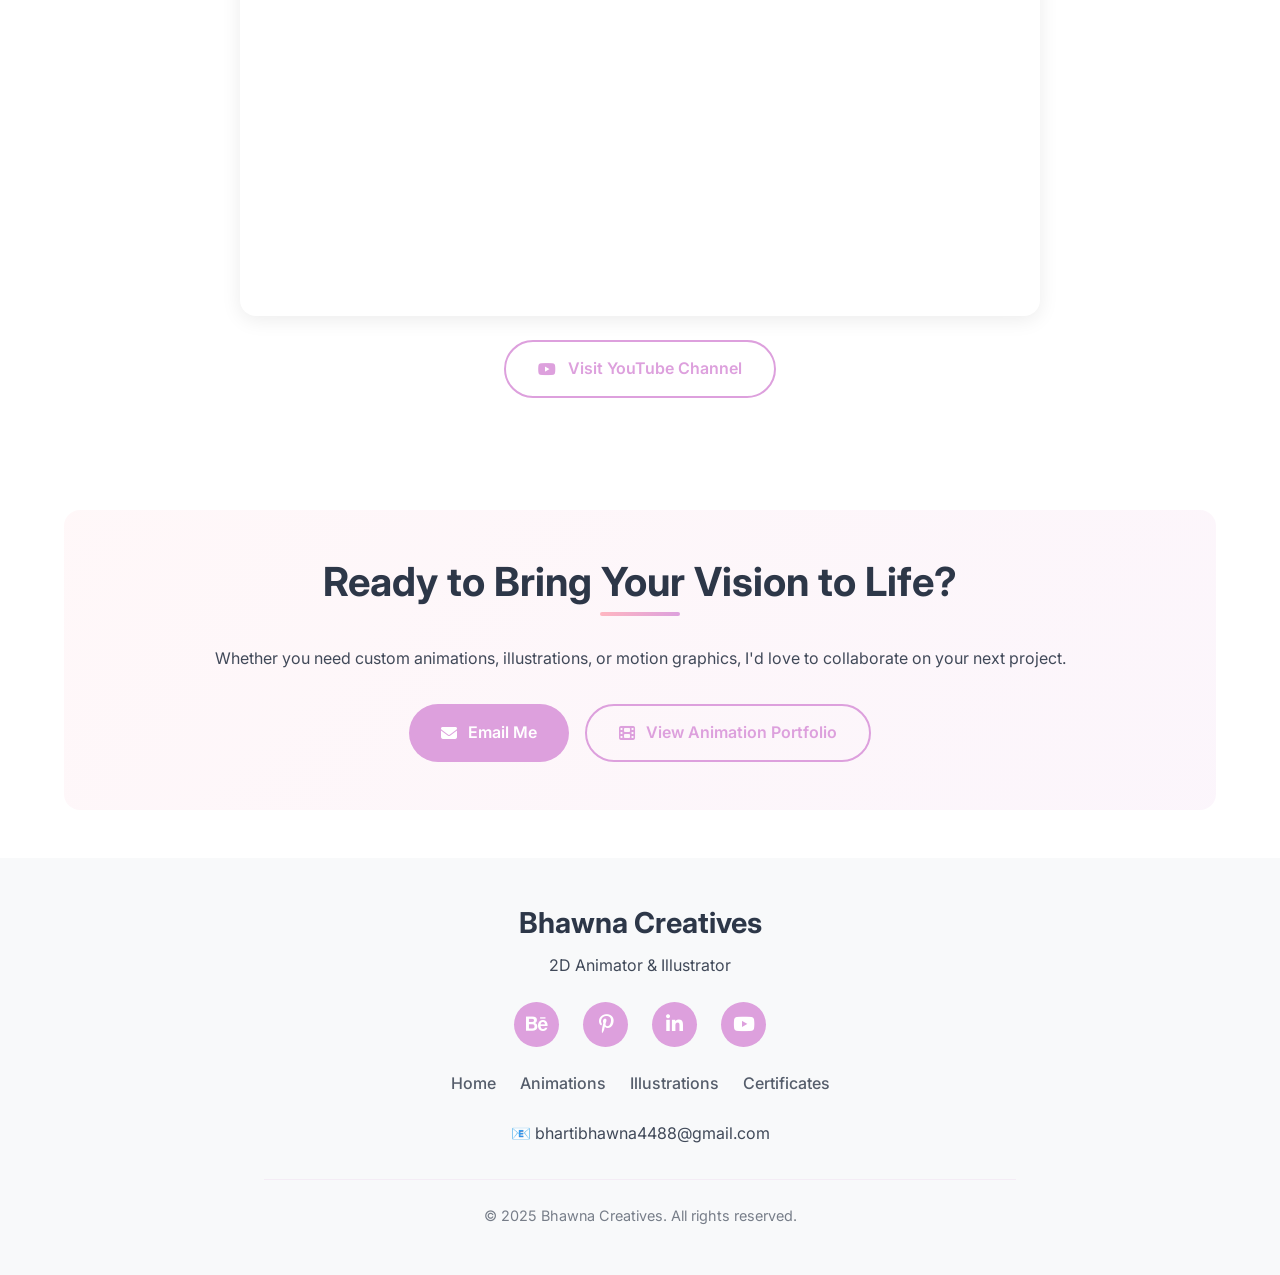
==== commit a3db9494: "Update index.html" ====
--- a/index.html
+++ b/index.html
@@ -695,7 +695,7 @@
   <header class="header">
     <div class="container header-inner">
       <div class="logo-container">
-        <img src="b6.png" alt="Bhawna Creatives Logo" class="logo-img" />
+        <img src="me.png" alt="Bhawna Creatives Logo" class="logo-img" />
         <div class="brand-text">
           <div class="brand-name">Bhawna Creatives</div>
           <div class="brand-tagline">2D Animation & Illustration</div>
@@ -703,9 +703,7 @@
       </div>
       
       <nav class="nav-menu">
-        <a href="#" class="nav-link active">
-          <i class="fas fa-home"></i> Home
-        </a>
+        
         <a href="animations.html" class="nav-link">
           <i class="fas fa-film"></i> Animations
         </a>
@@ -768,13 +766,14 @@
           <div class="skill-icon">
             <i class="fas fa-film"></i>
           </div>
-          <h3>2D Animation</h3>
-          <p>Frame-by-frame animation, character movement, and visual storytelling for ASMR content, explainer videos, and short films.</p>
+          <h3>2D Animation & Motion Design</h3>
           <ul class="skill-list">
             <li>Character Animation</li>
             <li>Motion Graphics</li>
-            <li>Loop Animations</li>
             <li>VFX Integration</li>
+            <li>Typography Animation</li>
+            <li>Logo Animation</li>
+            <li>Infographic Animation</li>
           </ul>
         </div>
 
@@ -784,38 +783,18 @@
             <i class="fas fa-paint-brush"></i>
           </div>
           <h3>Digital Illustration</h3>
-          <p>Creating whimsical characters, cozy scenes, and botanical artwork with a distinct pastel aesthetic and emotional depth.</p>
           <ul class="skill-list">
             <li>Character Design</li>
-            <li>Botanical Illustration</li>
+            <li>Logo Design</li>
             <li>Pastel Art Styles</li>
-            <li>Storytelling Visuals</li>
+            <li>Poster Design</li>
           </ul>
         </div>
 
-        <!-- Skill 3: Motion Design -->
-        <div class="skill-card">
-          <div class="skill-icon">
-            <i class="fas fa-play-circle"></i>
-          </div>
-          <h3>Motion Design</h3>
-          <p>Combining animation with graphic design principles to create engaging motion graphics for various platforms and purposes.</p>
-          <ul class="skill-list">
-            <li>Typography Animation</li>
-            <li>Logo Animation</li>
-            <li>Infographic Animation</li>
-            <li>Social Media Motion</li>
-          </ul>
-        </div>
+      
       </div>
     </div>
   </section>
-
-
-
-
-
-
 
 
 
@@ -825,19 +804,20 @@
   <section class="section container">
     <h2>Software & Tools Expertise</h2>
     <div class="software-grid">
+     
       <div class="software-card">
+        <img src="s3.png" alt="After Effects">
+        <p>After Effects</p>
+        <span class="skill-level">Advance</span>
+      </div>
+       <div class="software-card">
         <img src="s1.png" alt="Adobe Animate">
         <p>Adobe Animate</p>
-        <span class="skill-level">Advanced</span>
+        <span class="skill-level">Advance</span>
       </div>
       <div class="software-card">
         <img src="s2.png" alt="Illustrator">
         <p>Illustrator</p>
-        <span class="skill-level">Advanced</span>
-      </div>
-      <div class="software-card">
-        <img src="s3.png" alt="After Effects">
-        <p>After Effects</p>
         <span class="skill-level">Intermediate</span>
       </div>
       <div class="software-card">
@@ -858,12 +838,7 @@
       <div class="software-card">
         <img src="s7.png" alt="Figma">
         <p>Figma</p>
-        <span class="skill-level">Intermediate</span>
-      </div>
-      <div class="software-card">
-        <img src="s8.png" alt="Canva">
-        <p>Canva</p>
-        <span class="skill-level">Advanced</span>
+        <span class="skill-level">Basic</span>
       </div>
     </div>
   </section>
@@ -876,7 +851,7 @@
         <!-- Animation Preview -->
         <div class="portfolio-card">
           <div class="portfolio-image">
-            <img src="https://images.unsplash.com/photo-1578662996442-48f60103fc96?ixlib=rb-4.0.3&auto=format&fit=crop&w=500&q=80" alt="Animation Projects">
+            <img src="b4.png">
           </div>
           <div class="portfolio-content">
             <h3>2D Animations</h3>
@@ -924,7 +899,7 @@
       <h2>Featured on YouTube</h2>
       <p>Check out my animation work featured on Berry Paws ASMR channel</p>
       <div class="youtube-embed">
-        <iframe src="https://www.youtube.com/embed/piMhxxVwJ50" allow="accelerometer; autoplay; clipboard-write; encrypted-media; gyroscope; picture-in-picture" allowfullscreen></iframe>
+        <iframe src="https://www.youtube.com/embed/LKf1RWjkVRA" allow="accelerometer; autoplay; clipboard-write; encrypted-media; gyroscope; picture-in-picture" allowfullscreen></iframe>
       </div>
       <a href="https://youtube.com/@berrypawsasmr" target="_blank" class="btn btn-secondary">
         <i class="fab fa-youtube"></i> Visit YouTube Channel
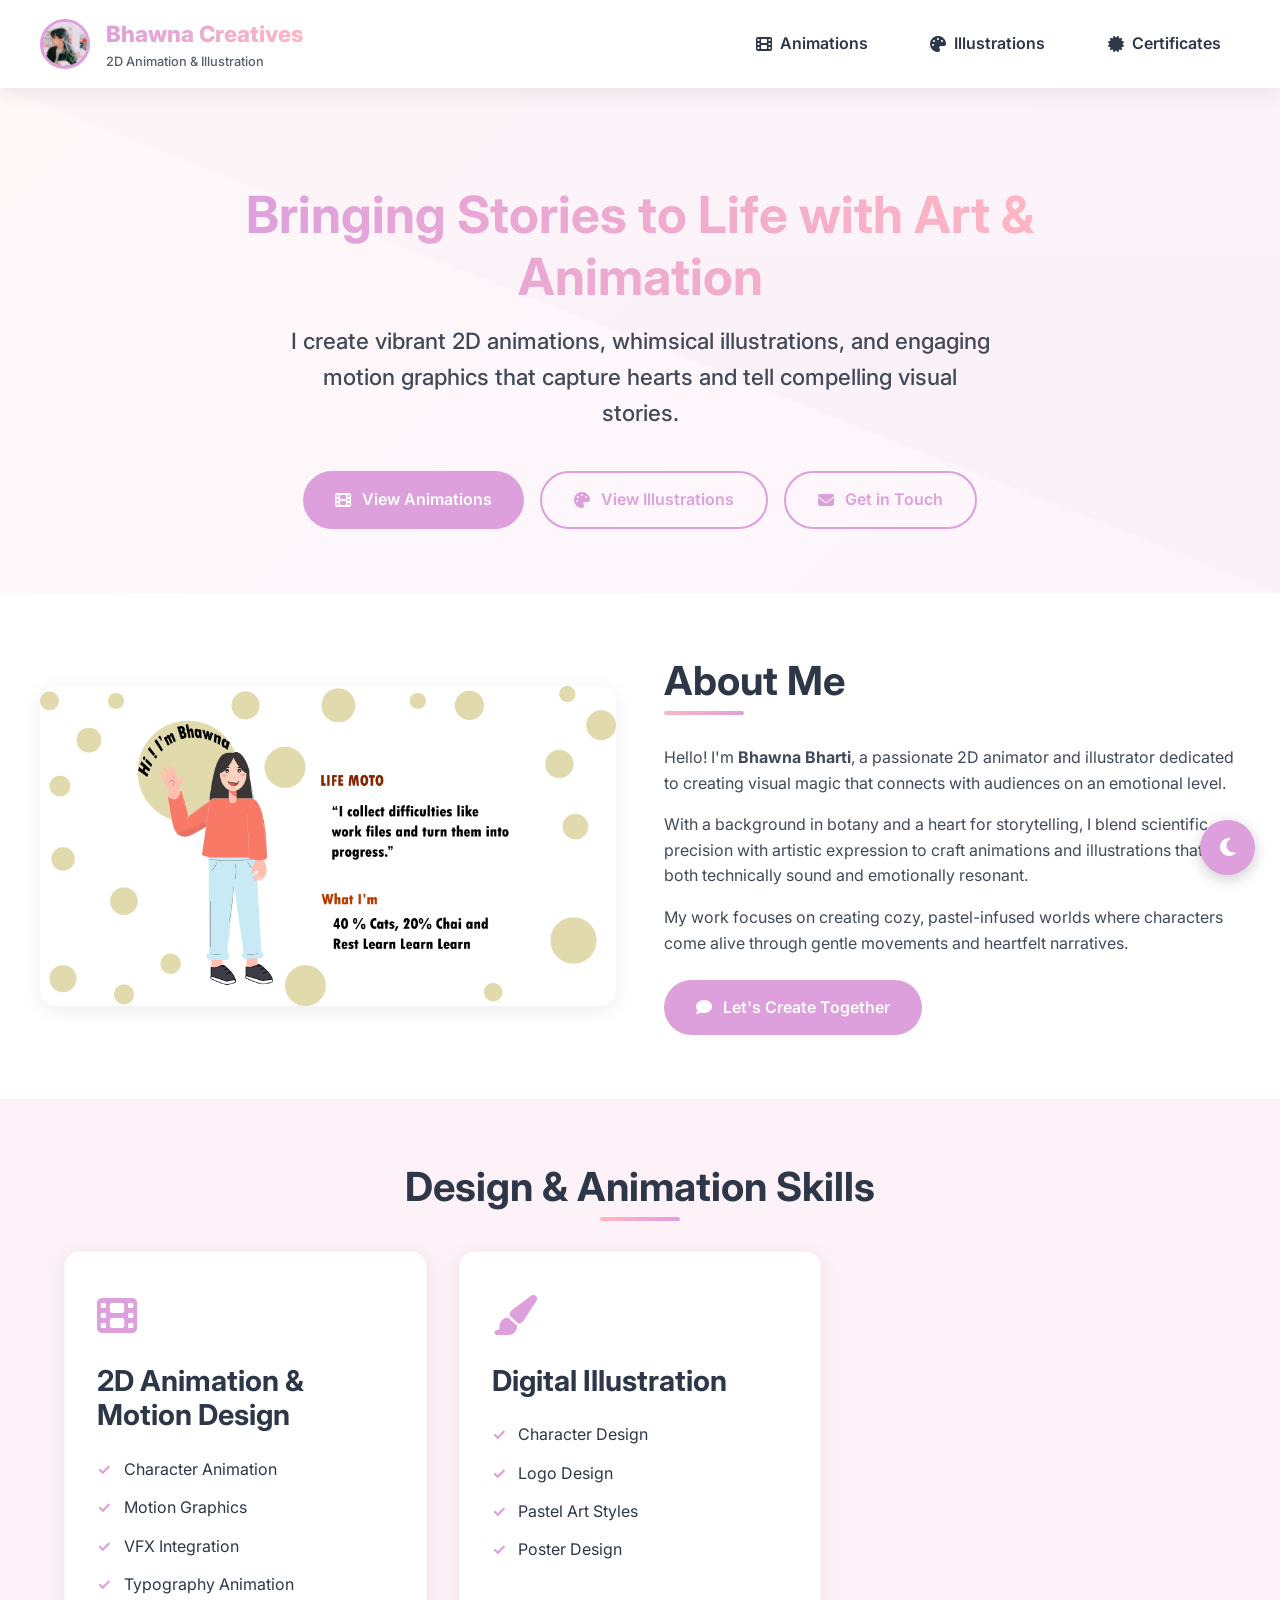
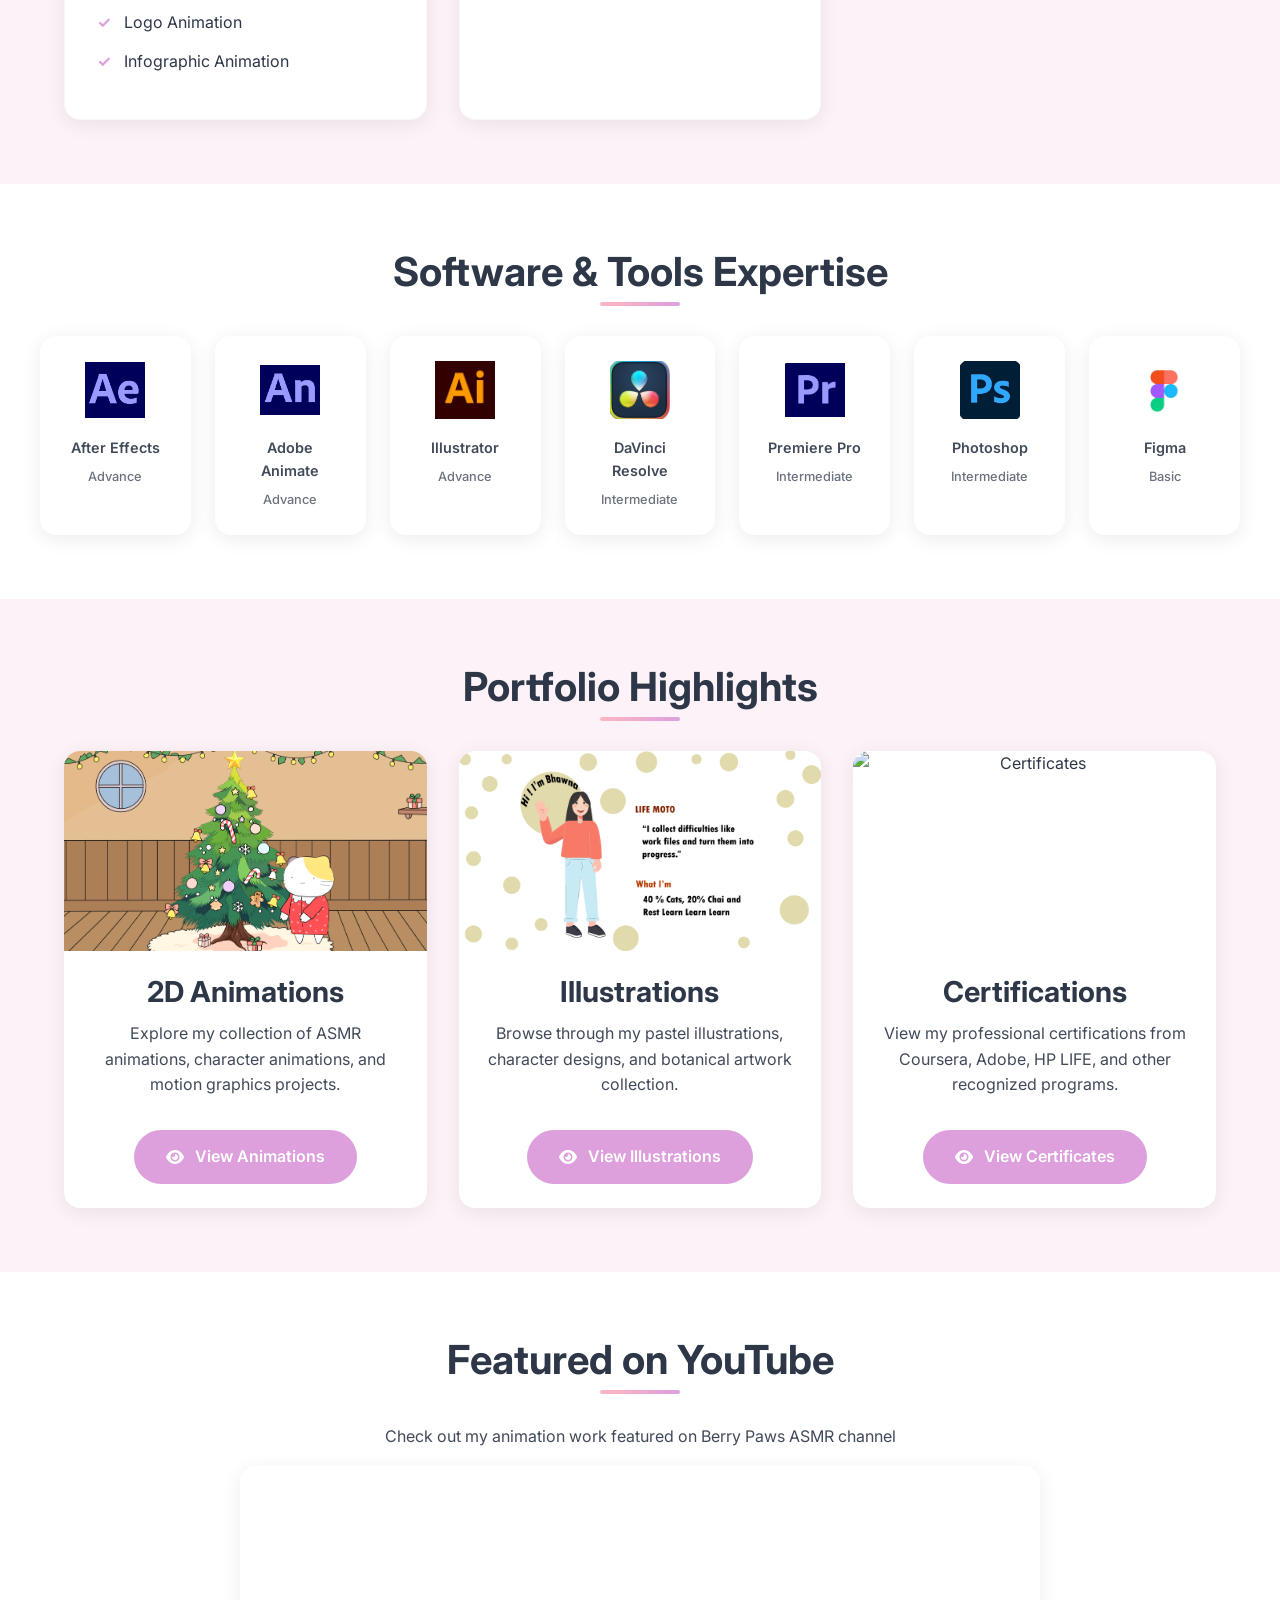
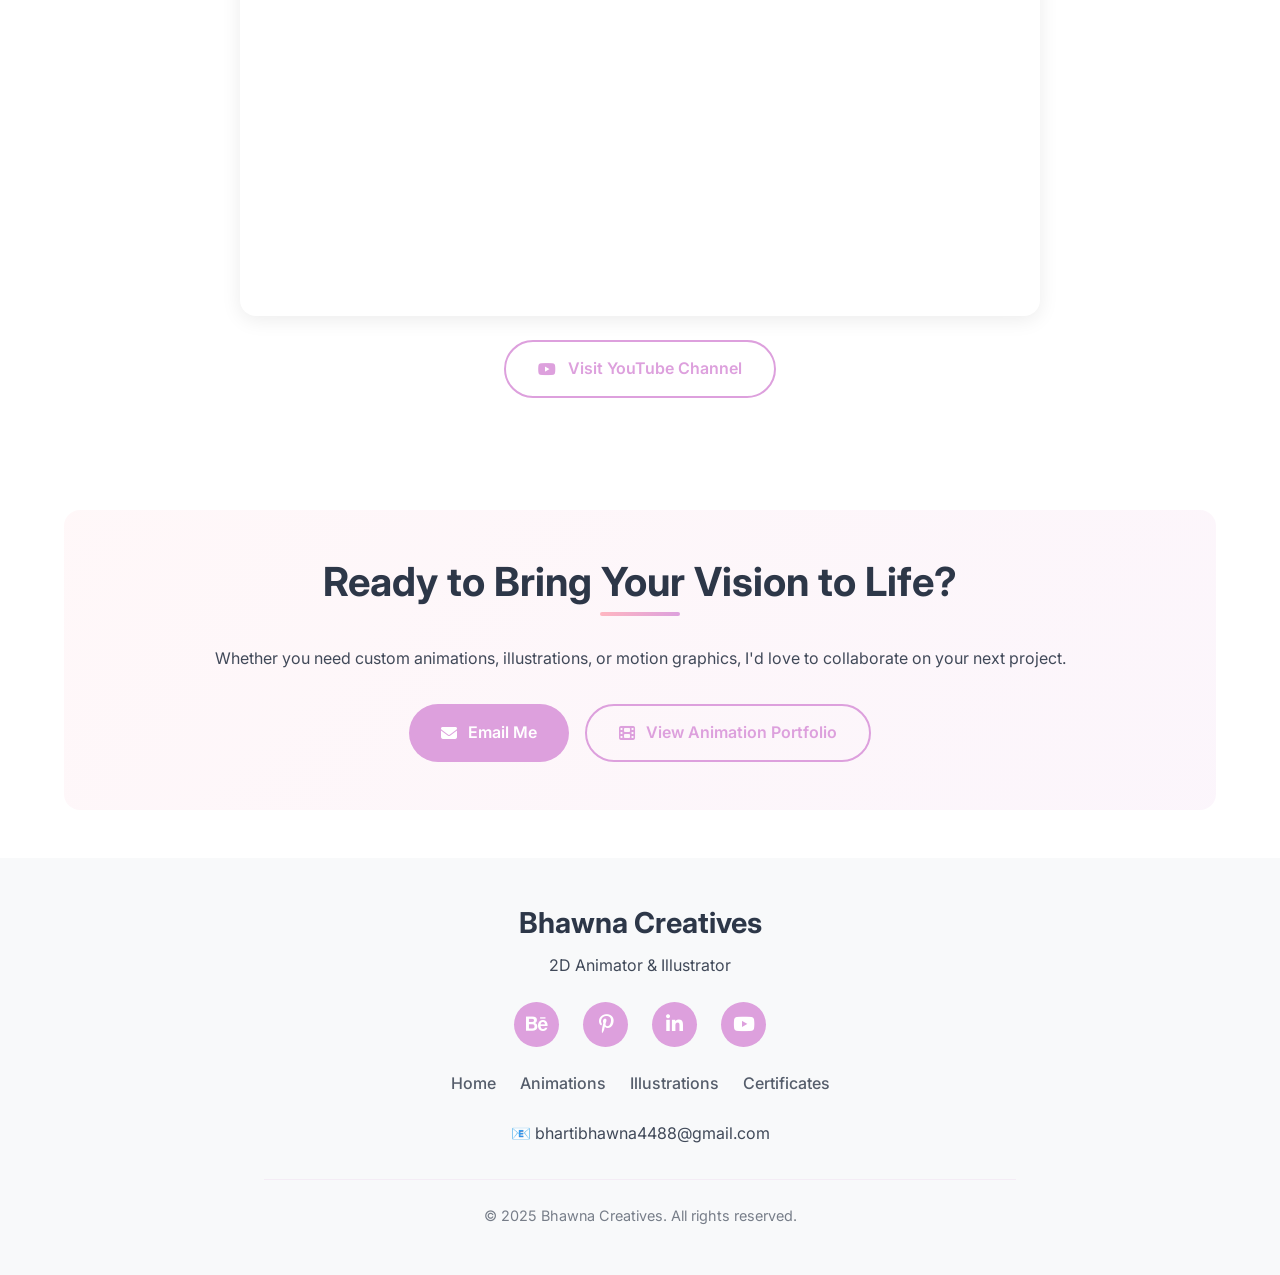
==== commit e58eec87: "Change skill level from Intermediate to Advance" ====
--- a/index.html
+++ b/index.html
@@ -818,7 +818,7 @@
       <div class="software-card">
         <img src="s2.png" alt="Illustrator">
         <p>Illustrator</p>
-        <span class="skill-level">Intermediate</span>
+        <span class="skill-level">Advance</span>
       </div>
       <div class="software-card">
         <img src="s4.png" alt="DaVinci Resolve">
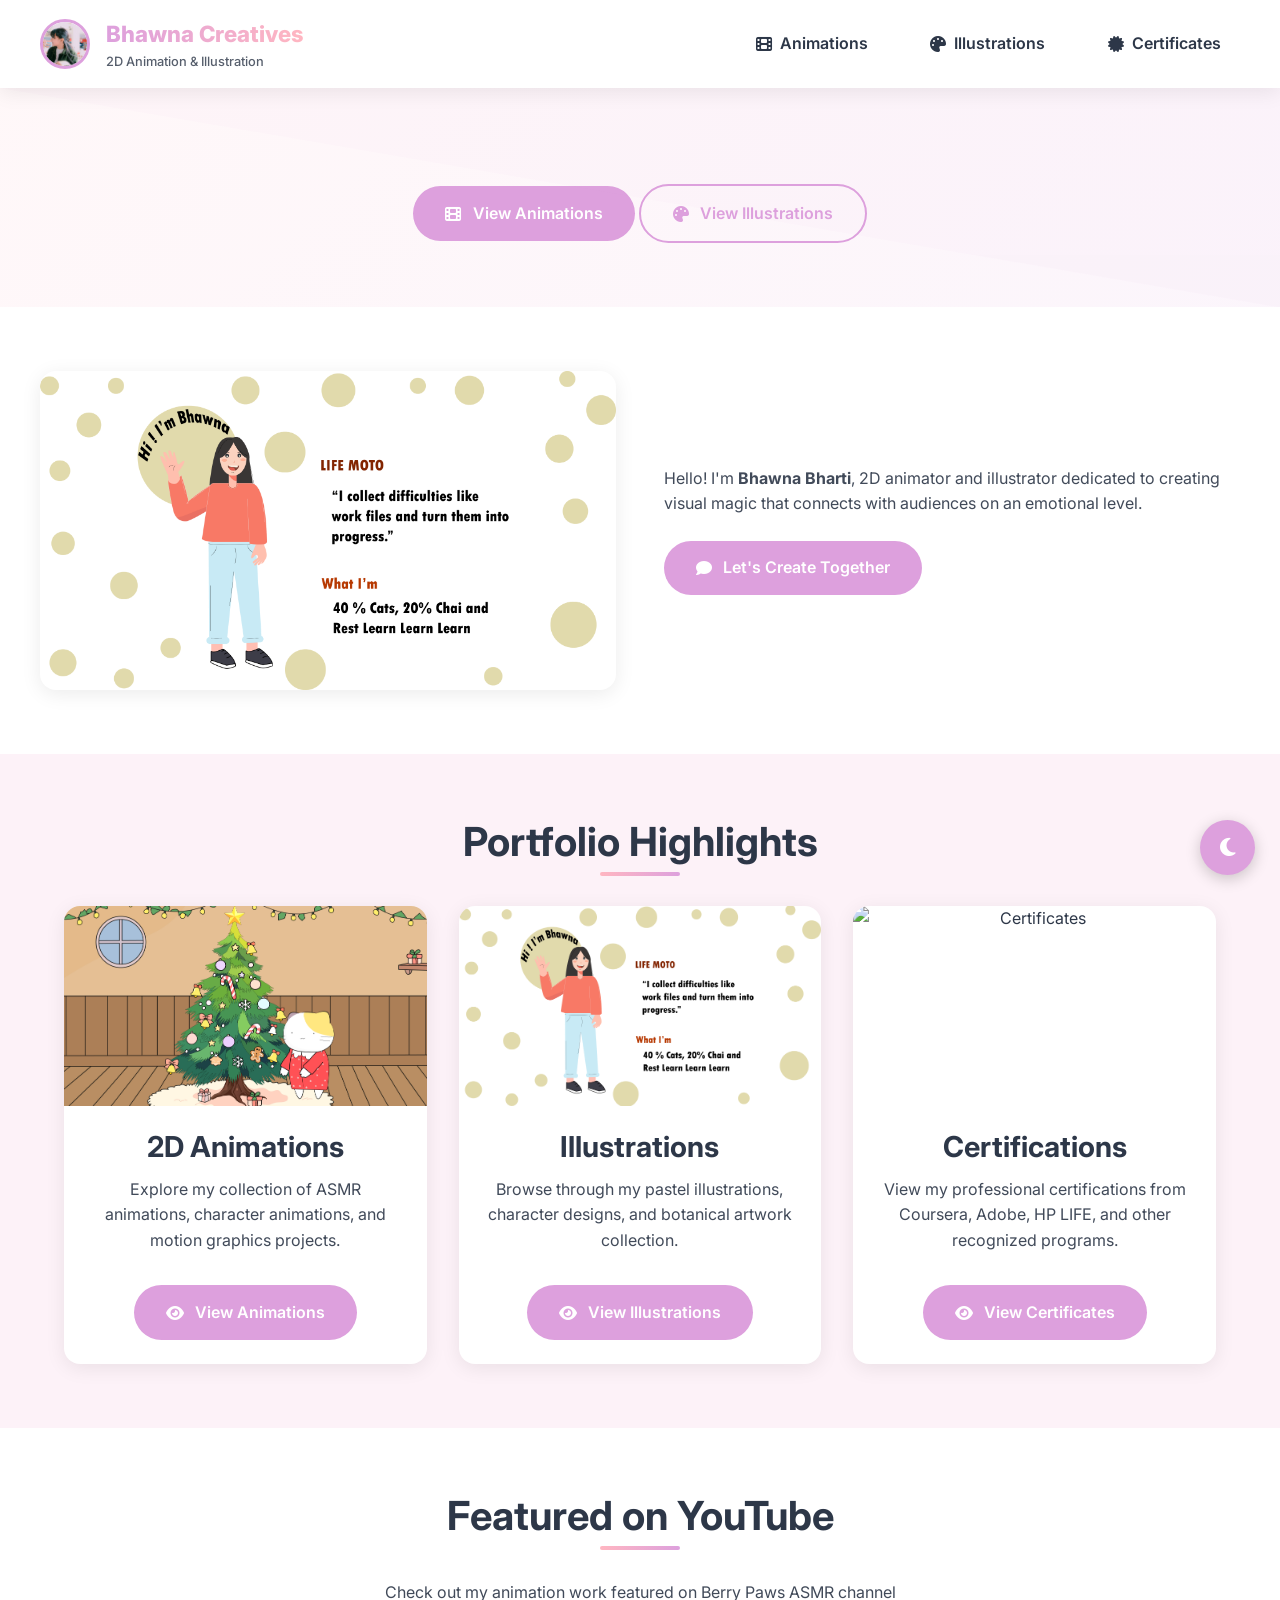
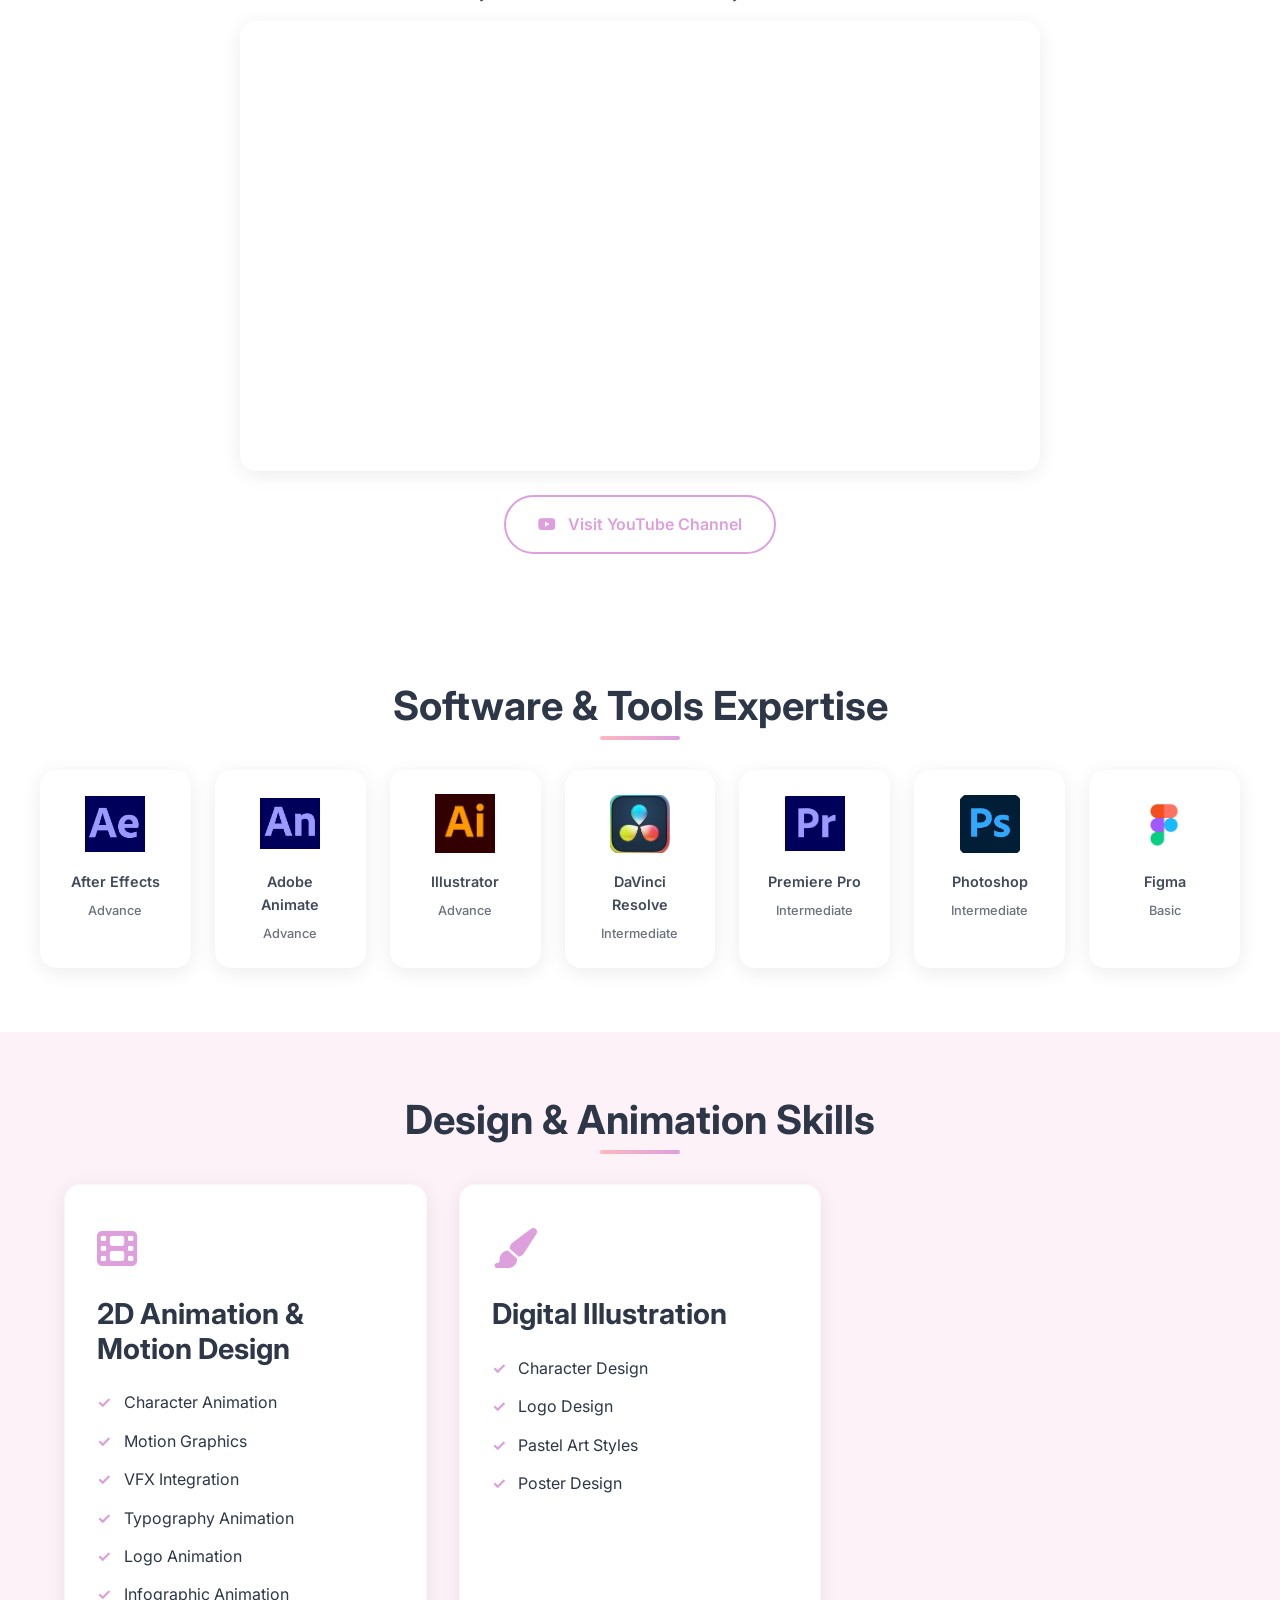
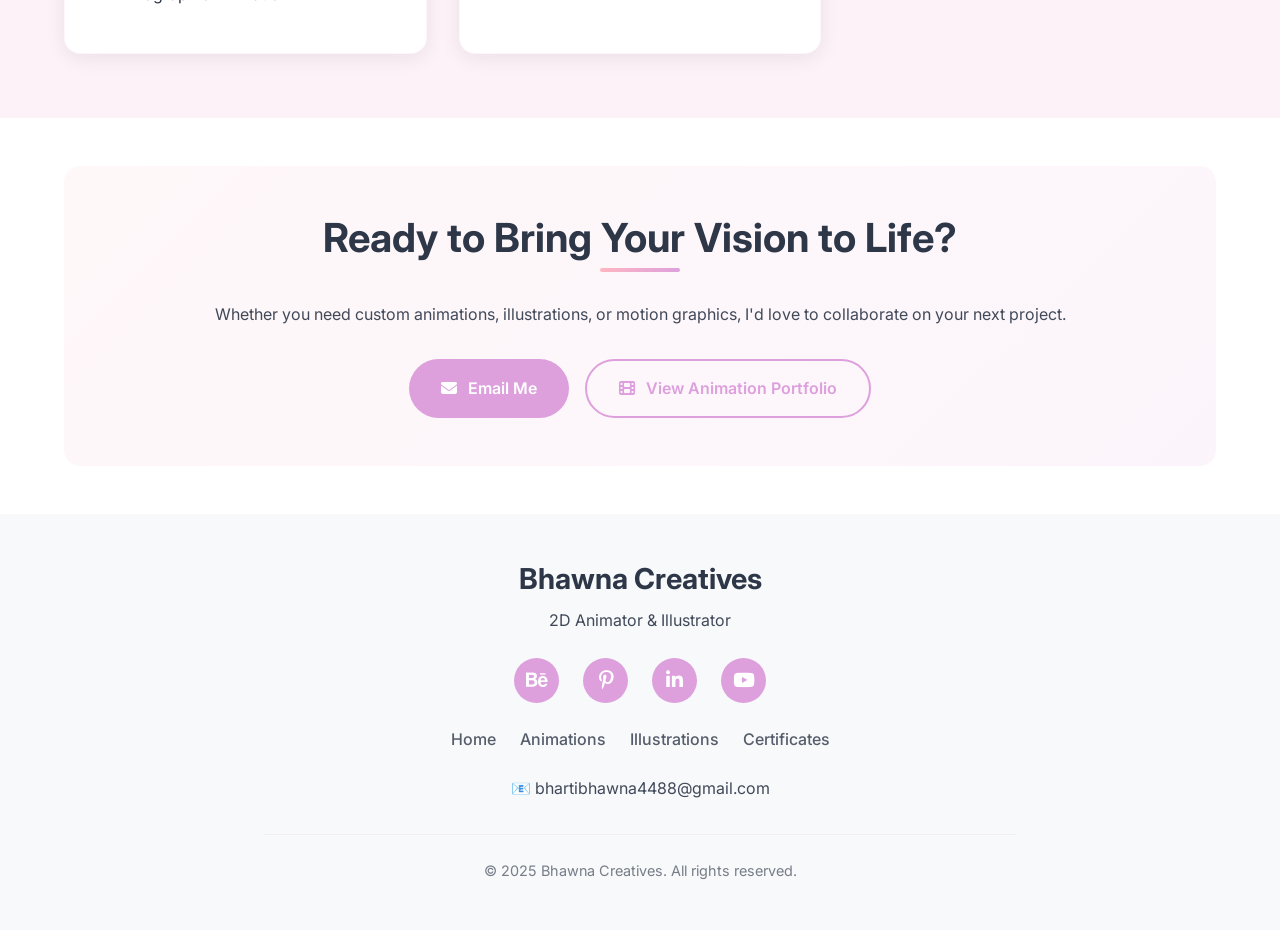
==== commit 88044915: "Update index.html" ====
--- a/index.html
+++ b/index.html
@@ -719,19 +719,12 @@
 
   <!-- HERO SECTION -->
   <section class="hero">
-    <div class="container hero-content">
-      <h1>Bringing Stories to Life with Art & Animation</h1>
-      <p class="hero-subtitle">I create vibrant 2D animations, whimsical illustrations, and engaging motion graphics that capture hearts and tell compelling visual stories.</p>
-      <div class="hero-cta">
         <a href="animations.html" class="btn btn-primary">
           <i class="fas fa-film"></i> View Animations
         </a>
         <a href="illustrations.html" class="btn btn-secondary">
           <i class="fas fa-palette"></i> View Illustrations
         </a>
-        <a href="mailto:bhartibhawna4488@gmail.com" class="btn btn-secondary">
-          <i class="fas fa-envelope"></i> Get in Touch
-        </a>
       </div>
     </div>
   </section>
@@ -743,10 +736,8 @@
         <img src="BP1.png" alt="Bhawna Bharti - Illustrator & Animator">
       </div>
       <div class="about-text">
-        <h2>About Me</h2>
-        <p>Hello! I'm <strong>Bhawna Bharti</strong>, a passionate 2D animator and illustrator dedicated to creating visual magic that connects with audiences on an emotional level.</p>
-        <p>With a background in botany and a heart for storytelling, I blend scientific precision with artistic expression to craft animations and illustrations that are both technically sound and emotionally resonant.</p>
-        <p>My work focuses on creating cozy, pastel-infused worlds where characters come alive through gentle movements and heartfelt narratives.</p>
+        <p>Hello! I'm <strong>Bhawna Bharti</strong>, 2D animator and illustrator dedicated to creating visual magic that connects with audiences on an emotional level.</p>
+
         <div style="margin-top: 1.5rem;">
           <a href="mailto:bhartibhawna4488@gmail.com" class="btn btn-primary">
             <i class="fas fa-comment"></i> Let's Create Together
@@ -756,7 +747,118 @@
     </div>
   </section>
 
-  <!-- SKILLS SECTION -->
+ 
+ 
+  <!-- PORTFOLIO PREVIEW -->
+  <section class="section-alt">
+    <div class="container">
+      <h2>Portfolio Highlights</h2>
+      <div class="portfolio-preview">
+        <!-- Animation Preview -->
+        <div class="portfolio-card">
+          <div class="portfolio-image">
+            <img src="b4.png">
+          </div>
+          <div class="portfolio-content">
+            <h3>2D Animations</h3>
+            <p>Explore my collection of ASMR animations, character animations, and motion graphics projects.</p>
+            <a href="animations.html" class="btn btn-primary" style="margin-top: 1rem;">
+              <i class="fas fa-eye"></i> View Animations
+            </a>
+          </div>
+        </div>
+
+        <!-- Illustration Preview -->
+        <div class="portfolio-card">
+          <div class="portfolio-image">
+            <img src="BP1.png" alt="Illustration Projects">
+          </div>
+          <div class="portfolio-content">
+            <h3>Illustrations</h3>
+            <p>Browse through my pastel illustrations, character designs, and botanical artwork collection.</p>
+            <a href="illustrations.html" class="btn btn-primary" style="margin-top: 1rem;">
+              <i class="fas fa-eye"></i> View Illustrations
+            </a>
+          </div>
+        </div>
+
+        <!-- Certificates Preview -->
+        <div class="portfolio-card">
+          <div class="portfolio-image">
+            <img src="https://images.unsplash.com/photo-1553877522-43269d4ea984?ixlib=rb-4.0.3&auto=format&fit=crop&w=500&q=80" alt="Certificates">
+          </div>
+          <div class="portfolio-content">
+            <h3>Certifications</h3>
+            <p>View my professional certifications from Coursera, Adobe, HP LIFE, and other recognized programs.</p>
+            <a href="certificates.html" class="btn btn-primary" style="margin-top: 1rem;">
+              <i class="fas fa-eye"></i> View Certificates
+            </a>
+          </div>
+        </div>
+      </div>
+    </div>
+  </section>
+
+  <!-- YOUTUBE SECTION -->
+  <section class="section container">
+    <div class="youtube-container">
+      <h2>Featured on YouTube</h2>
+      <p>Check out my animation work featured on Berry Paws ASMR channel</p>
+      <div class="youtube-embed">
+        <iframe src="https://www.youtube.com/embed/LKf1RWjkVRA" allow="accelerometer; autoplay; clipboard-write; encrypted-media; gyroscope; picture-in-picture" allowfullscreen></iframe>
+      </div>
+      <a href="https://youtube.com/@berrypawsasmr" target="_blank" class="btn btn-secondary">
+        <i class="fab fa-youtube"></i> Visit YouTube Channel
+      </a>
+    </div>
+  </section>
+
+
+           <!-- SOFTWARE TOOLS SECTION -->
+  <section class="section container">
+    <h2>Software & Tools Expertise</h2>
+    <div class="software-grid">
+     
+      <div class="software-card">
+        <img src="s3.png" alt="After Effects">
+        <p>After Effects</p>
+        <span class="skill-level">Advance</span>
+      </div>
+       <div class="software-card">
+        <img src="s1.png" alt="Adobe Animate">
+        <p>Adobe Animate</p>
+        <span class="skill-level">Advance</span>
+      </div>
+      <div class="software-card">
+        <img src="s2.png" alt="Illustrator">
+        <p>Illustrator</p>
+        <span class="skill-level">Advance</span>
+      </div>
+      <div class="software-card">
+        <img src="s4.png" alt="DaVinci Resolve">
+        <p>DaVinci Resolve</p>
+        <span class="skill-level">Intermediate</span>
+      </div>
+      <div class="software-card">
+        <img src="s5.png" alt="Premiere Pro">
+        <p>Premiere Pro</p>
+        <span class="skill-level">Intermediate</span>
+      </div>
+      <div class="software-card">
+        <img src="s6.png" alt="Photoshop">
+        <p>Photoshop</p>
+        <span class="skill-level">Intermediate</span>
+      </div>
+      <div class="software-card">
+        <img src="s7.png" alt="Figma">
+        <p>Figma</p>
+        <span class="skill-level">Basic</span>
+      </div>
+    </div>
+  </section>
+
+
+   <!-- SKILLS SECTION -->
   <section class="section-alt">
     <div class="container">
       <h2>Design & Animation Skills</h2>
@@ -793,117 +895,6 @@
 
       
       </div>
-    </div>
-  </section>
-
-
-
-
-
-          <!-- SOFTWARE TOOLS SECTION -->
-  <section class="section container">
-    <h2>Software & Tools Expertise</h2>
-    <div class="software-grid">
-     
-      <div class="software-card">
-        <img src="s3.png" alt="After Effects">
-        <p>After Effects</p>
-        <span class="skill-level">Advance</span>
-      </div>
-       <div class="software-card">
-        <img src="s1.png" alt="Adobe Animate">
-        <p>Adobe Animate</p>
-        <span class="skill-level">Advance</span>
-      </div>
-      <div class="software-card">
-        <img src="s2.png" alt="Illustrator">
-        <p>Illustrator</p>
-        <span class="skill-level">Advance</span>
-      </div>
-      <div class="software-card">
-        <img src="s4.png" alt="DaVinci Resolve">
-        <p>DaVinci Resolve</p>
-        <span class="skill-level">Intermediate</span>
-      </div>
-      <div class="software-card">
-        <img src="s5.png" alt="Premiere Pro">
-        <p>Premiere Pro</p>
-        <span class="skill-level">Intermediate</span>
-      </div>
-      <div class="software-card">
-        <img src="s6.png" alt="Photoshop">
-        <p>Photoshop</p>
-        <span class="skill-level">Intermediate</span>
-      </div>
-      <div class="software-card">
-        <img src="s7.png" alt="Figma">
-        <p>Figma</p>
-        <span class="skill-level">Basic</span>
-      </div>
-    </div>
-  </section>
-
-  <!-- PORTFOLIO PREVIEW -->
-  <section class="section-alt">
-    <div class="container">
-      <h2>Portfolio Highlights</h2>
-      <div class="portfolio-preview">
-        <!-- Animation Preview -->
-        <div class="portfolio-card">
-          <div class="portfolio-image">
-            <img src="b4.png">
-          </div>
-          <div class="portfolio-content">
-            <h3>2D Animations</h3>
-            <p>Explore my collection of ASMR animations, character animations, and motion graphics projects.</p>
-            <a href="animations.html" class="btn btn-primary" style="margin-top: 1rem;">
-              <i class="fas fa-eye"></i> View Animations
-            </a>
-          </div>
-        </div>
-
-        <!-- Illustration Preview -->
-        <div class="portfolio-card">
-          <div class="portfolio-image">
-            <img src="BP1.png" alt="Illustration Projects">
-          </div>
-          <div class="portfolio-content">
-            <h3>Illustrations</h3>
-            <p>Browse through my pastel illustrations, character designs, and botanical artwork collection.</p>
-            <a href="illustrations.html" class="btn btn-primary" style="margin-top: 1rem;">
-              <i class="fas fa-eye"></i> View Illustrations
-            </a>
-          </div>
-        </div>
-
-        <!-- Certificates Preview -->
-        <div class="portfolio-card">
-          <div class="portfolio-image">
-            <img src="https://images.unsplash.com/photo-1553877522-43269d4ea984?ixlib=rb-4.0.3&auto=format&fit=crop&w=500&q=80" alt="Certificates">
-          </div>
-          <div class="portfolio-content">
-            <h3>Certifications</h3>
-            <p>View my professional certifications from Coursera, Adobe, HP LIFE, and other recognized programs.</p>
-            <a href="certificates.html" class="btn btn-primary" style="margin-top: 1rem;">
-              <i class="fas fa-eye"></i> View Certificates
-            </a>
-          </div>
-        </div>
-      </div>
-    </div>
-  </section>
-
-  <!-- YOUTUBE SECTION -->
-  <section class="section container">
-    <div class="youtube-container">
-      <h2>Featured on YouTube</h2>
-      <p>Check out my animation work featured on Berry Paws ASMR channel</p>
-      <div class="youtube-embed">
-        <iframe src="https://www.youtube.com/embed/LKf1RWjkVRA" allow="accelerometer; autoplay; clipboard-write; encrypted-media; gyroscope; picture-in-picture" allowfullscreen></iframe>
-      </div>
-      <a href="https://youtube.com/@berrypawsasmr" target="_blank" class="btn btn-secondary">
-        <i class="fab fa-youtube"></i> Visit YouTube Channel
-      </a>
     </div>
   </section>
 
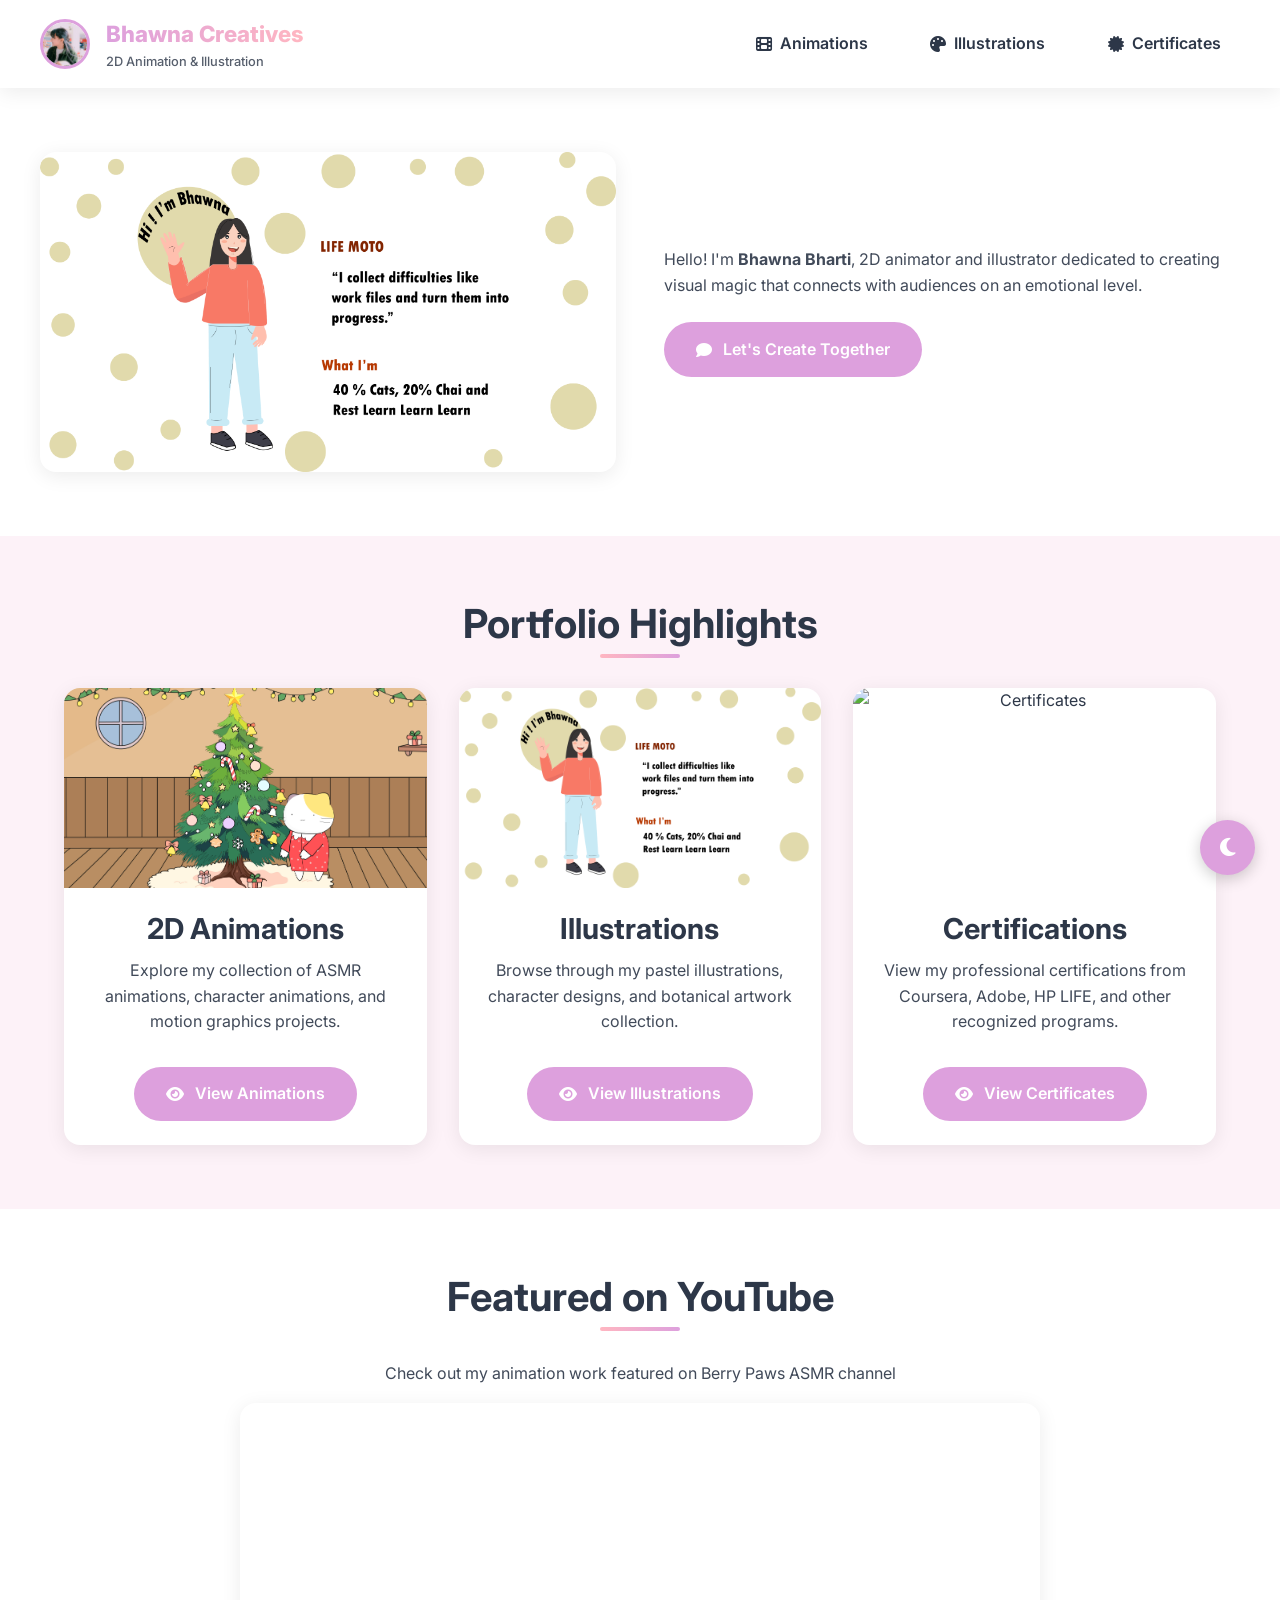
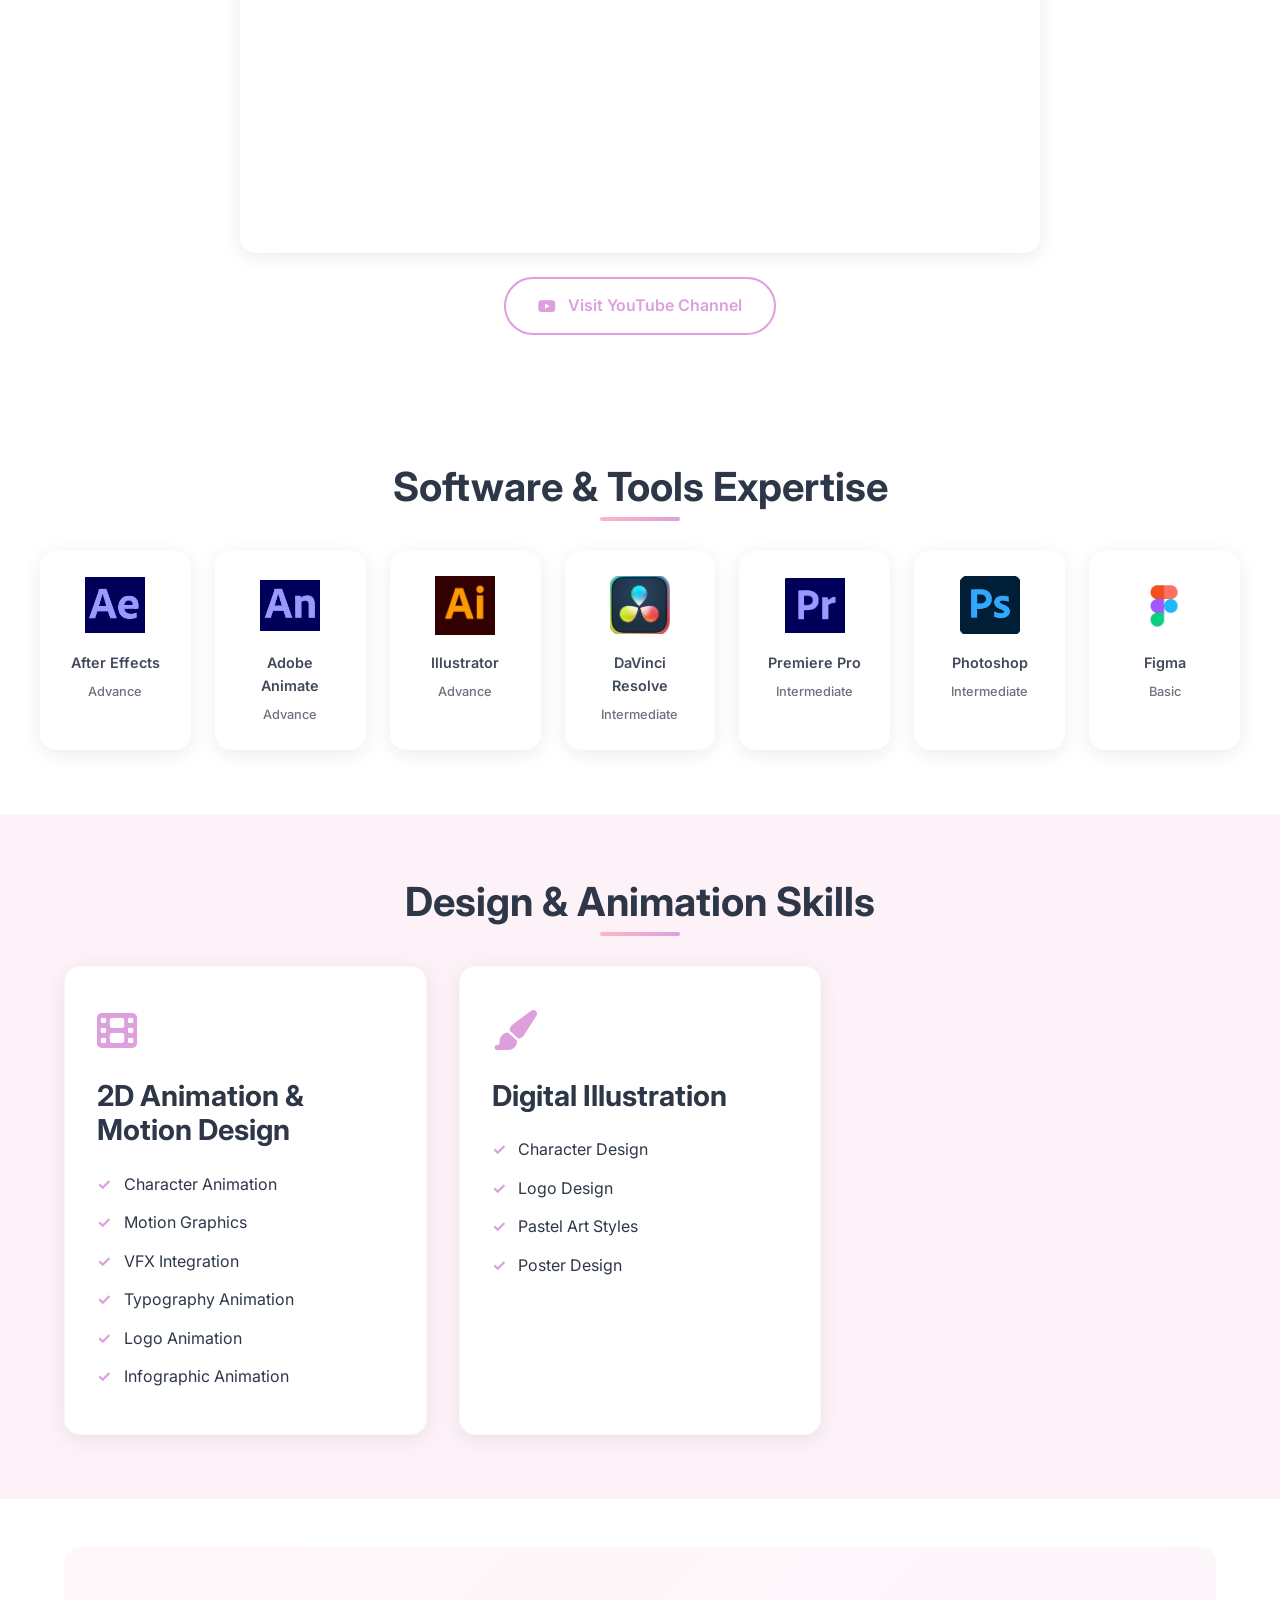
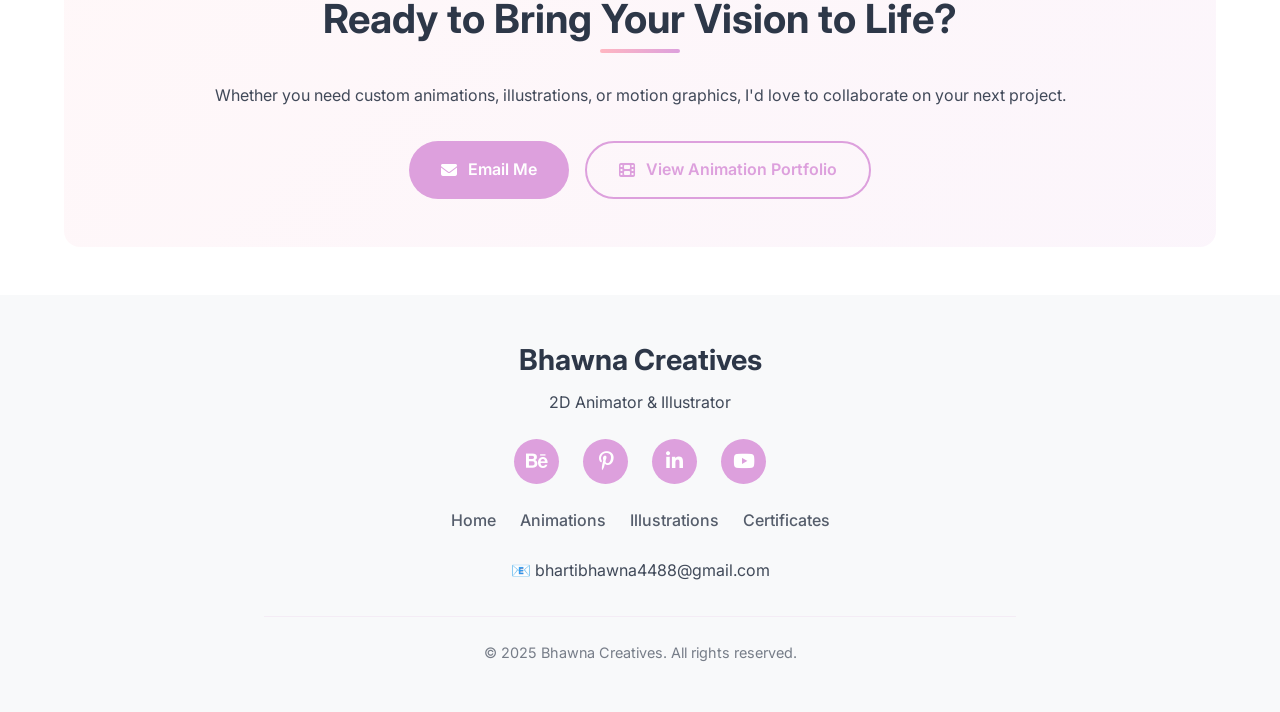
==== commit d0d8a4b1: "Remove hero section from index.html Removed the hero section with links to animations and illustrati" ====
--- a/index.html
+++ b/index.html
@@ -716,18 +716,6 @@
       </nav>
     </div>
   </header>
-
-  <!-- HERO SECTION -->
-  <section class="hero">
-        <a href="animations.html" class="btn btn-primary">
-          <i class="fas fa-film"></i> View Animations
-        </a>
-        <a href="illustrations.html" class="btn btn-secondary">
-          <i class="fas fa-palette"></i> View Illustrations
-        </a>
-      </div>
-    </div>
-  </section>
 
   <!-- ABOUT SECTION -->
   <section class="section container">
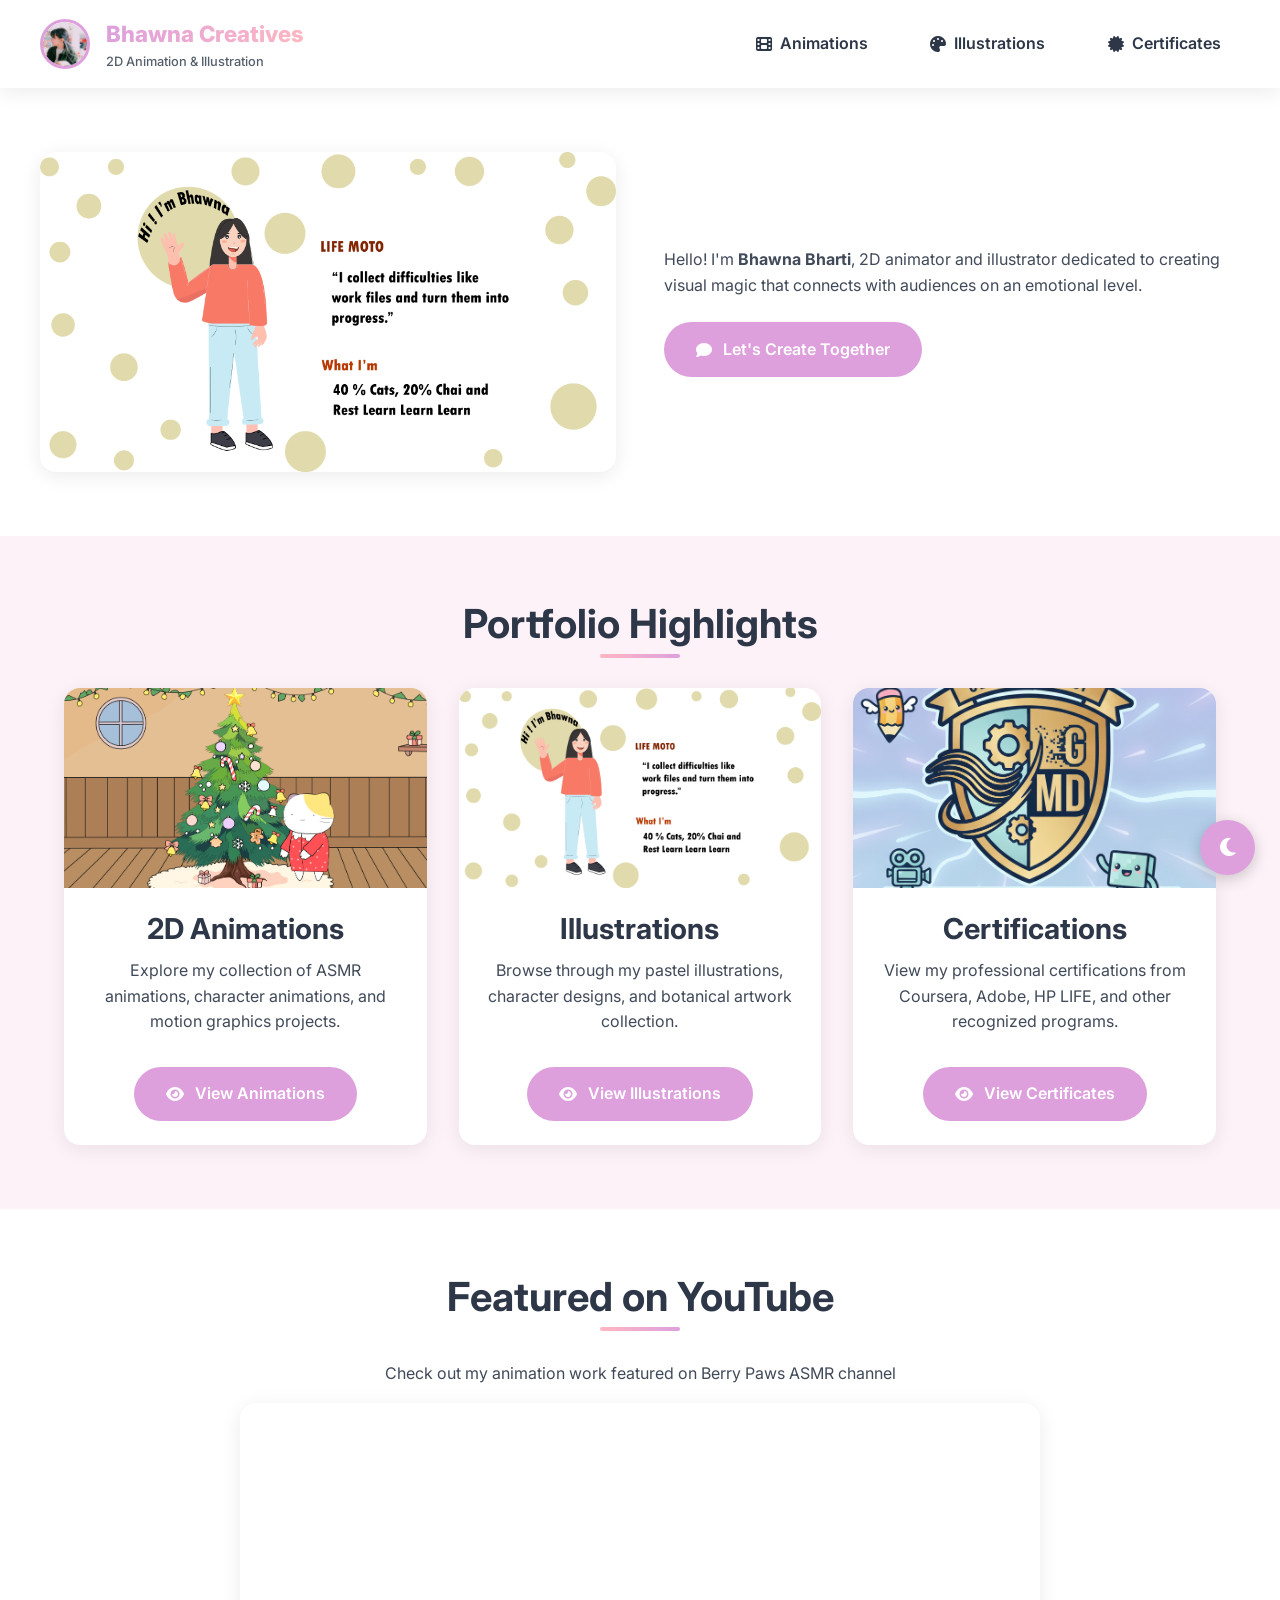
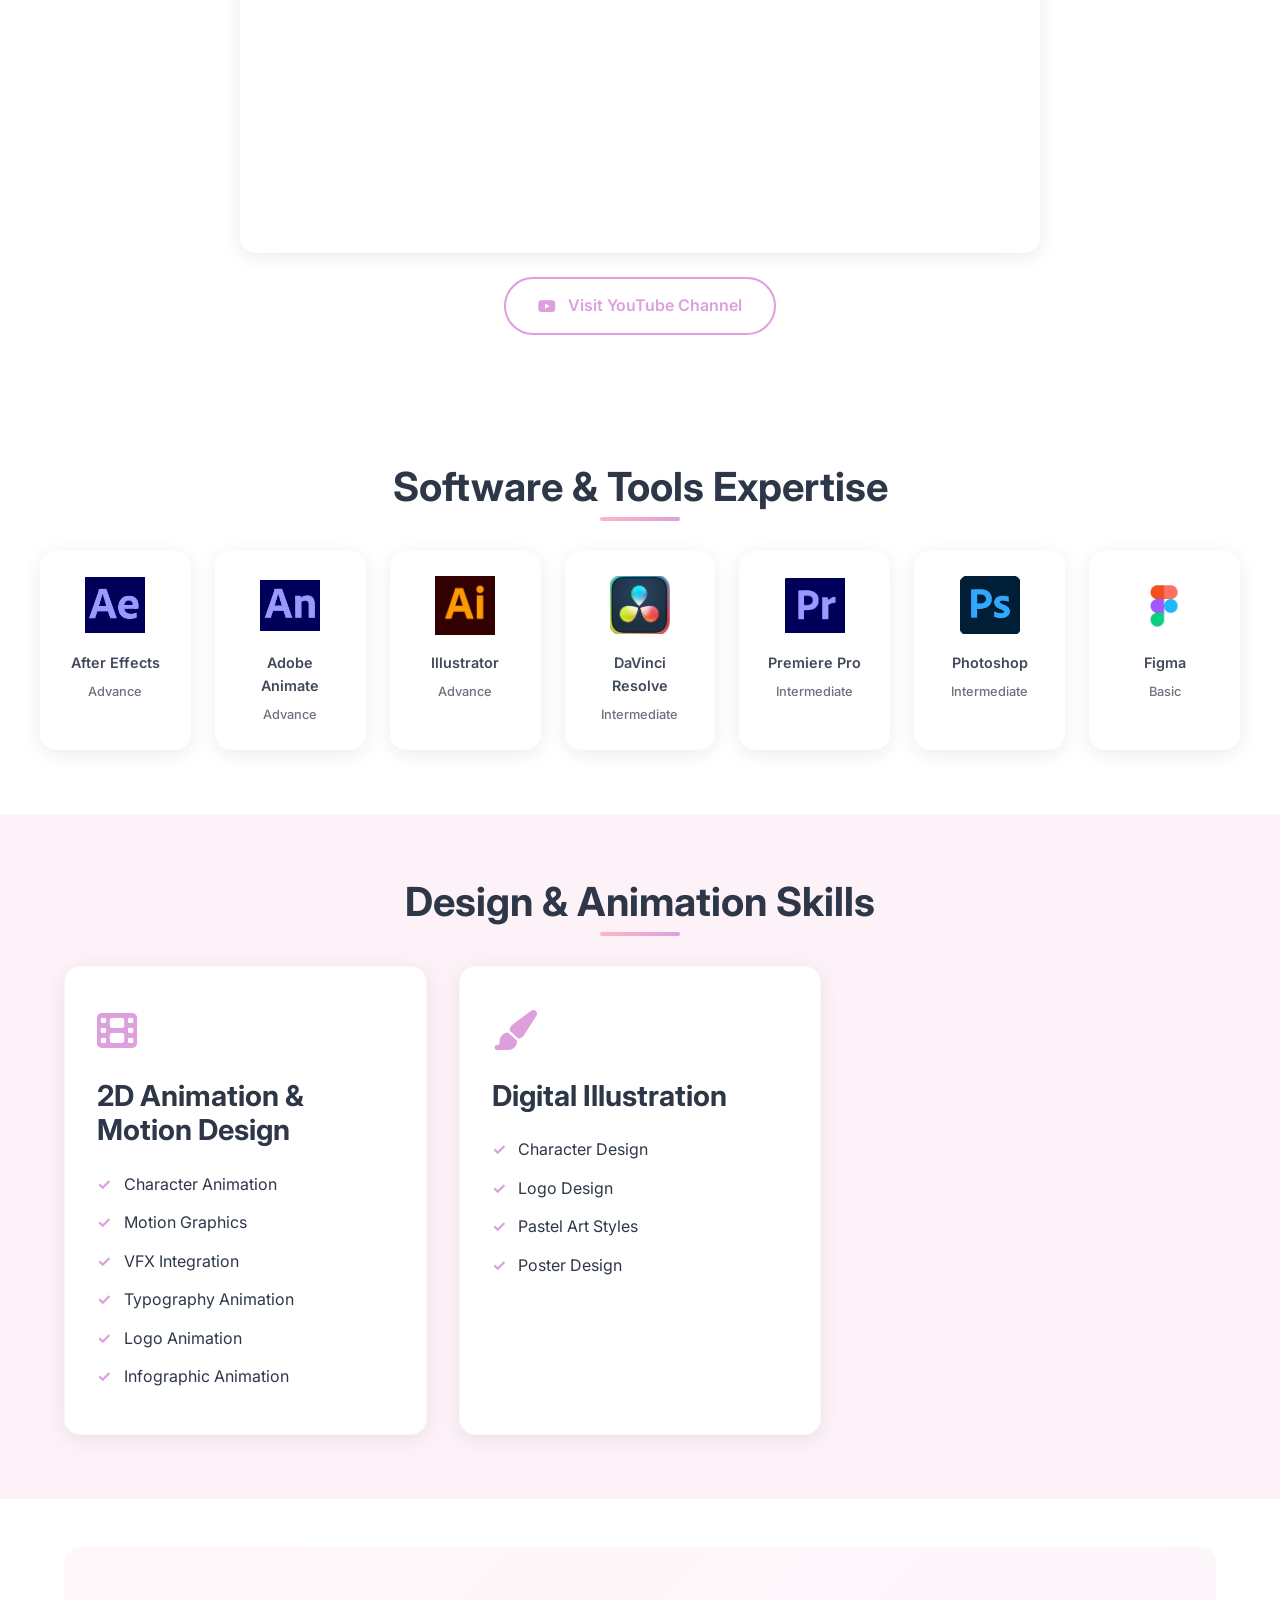
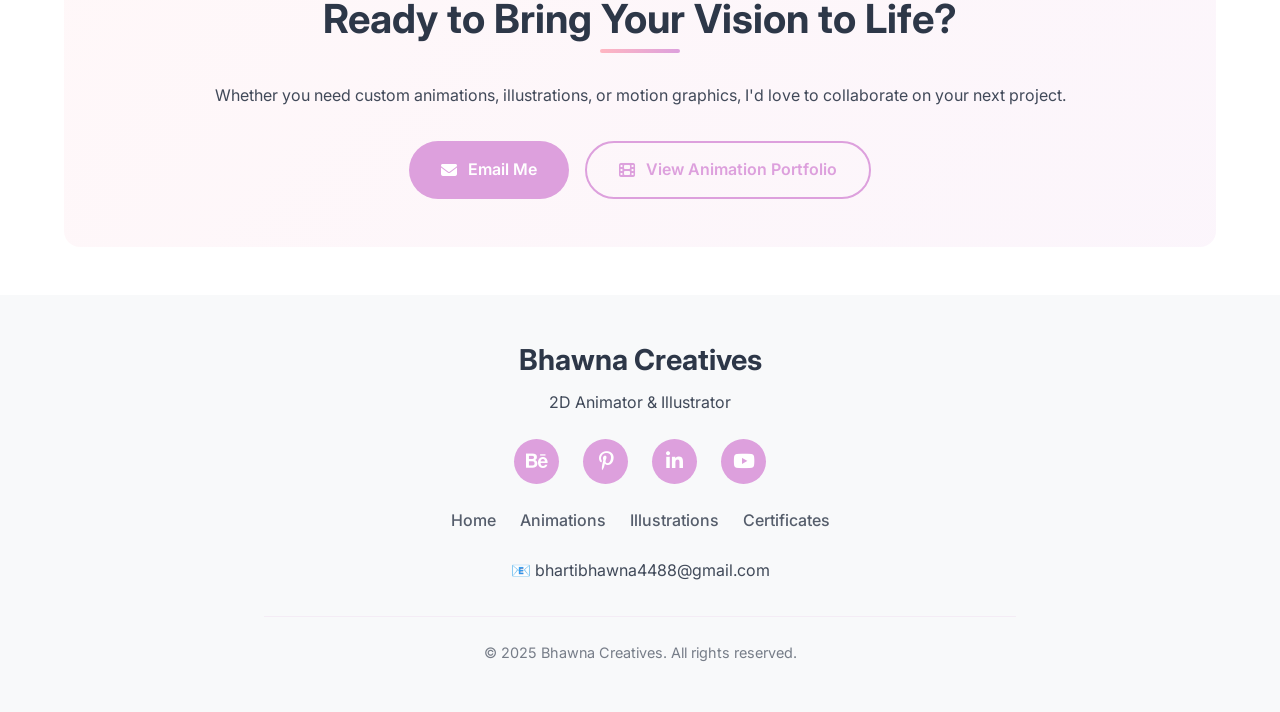
==== commit cf864453: "Integrate Elfsight AI Chatbot into index.html Added Elfsight AI Chatbot script and div to index.html" ====
--- a/index.html
+++ b/index.html
@@ -773,7 +773,7 @@
         <!-- Certificates Preview -->
         <div class="portfolio-card">
           <div class="portfolio-image">
-            <img src="https://images.unsplash.com/photo-1553877522-43269d4ea984?ixlib=rb-4.0.3&auto=format&fit=crop&w=500&q=80" alt="Certificates">
+            <img src="ct.png" alt="Certificates">
           </div>
           <div class="portfolio-content">
             <h3>Certifications</h3>
@@ -1001,5 +1001,10 @@
       }
     });
   </script>
+  
+  <!-- Elfsight AI Chatbot | Help Buddy -->
+<script src="https://elfsightcdn.com/platform.js" async></script>
+<div class="elfsight-app-234bba53-8c3f-4688-9fcc-647f7eaf0353" data-elfsight-app-lazy></div>
+  
 </body>
 </html>
